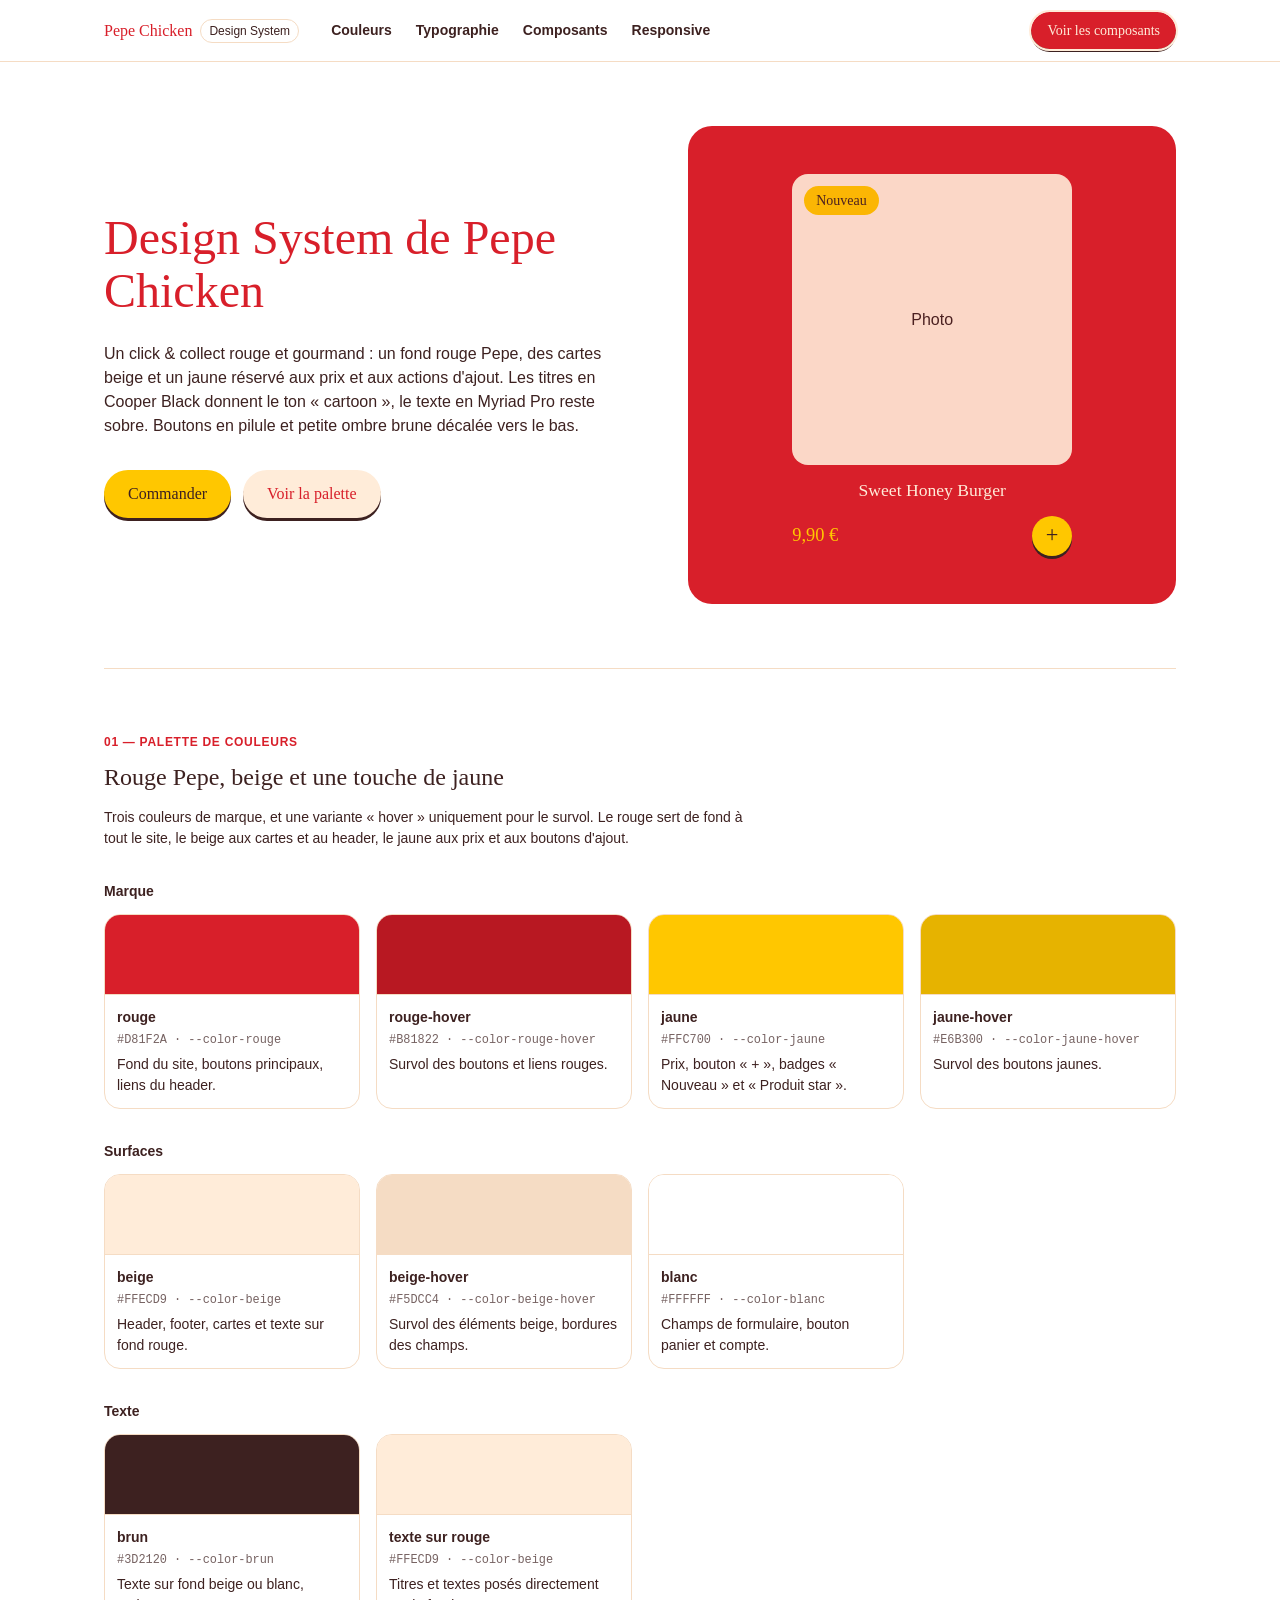
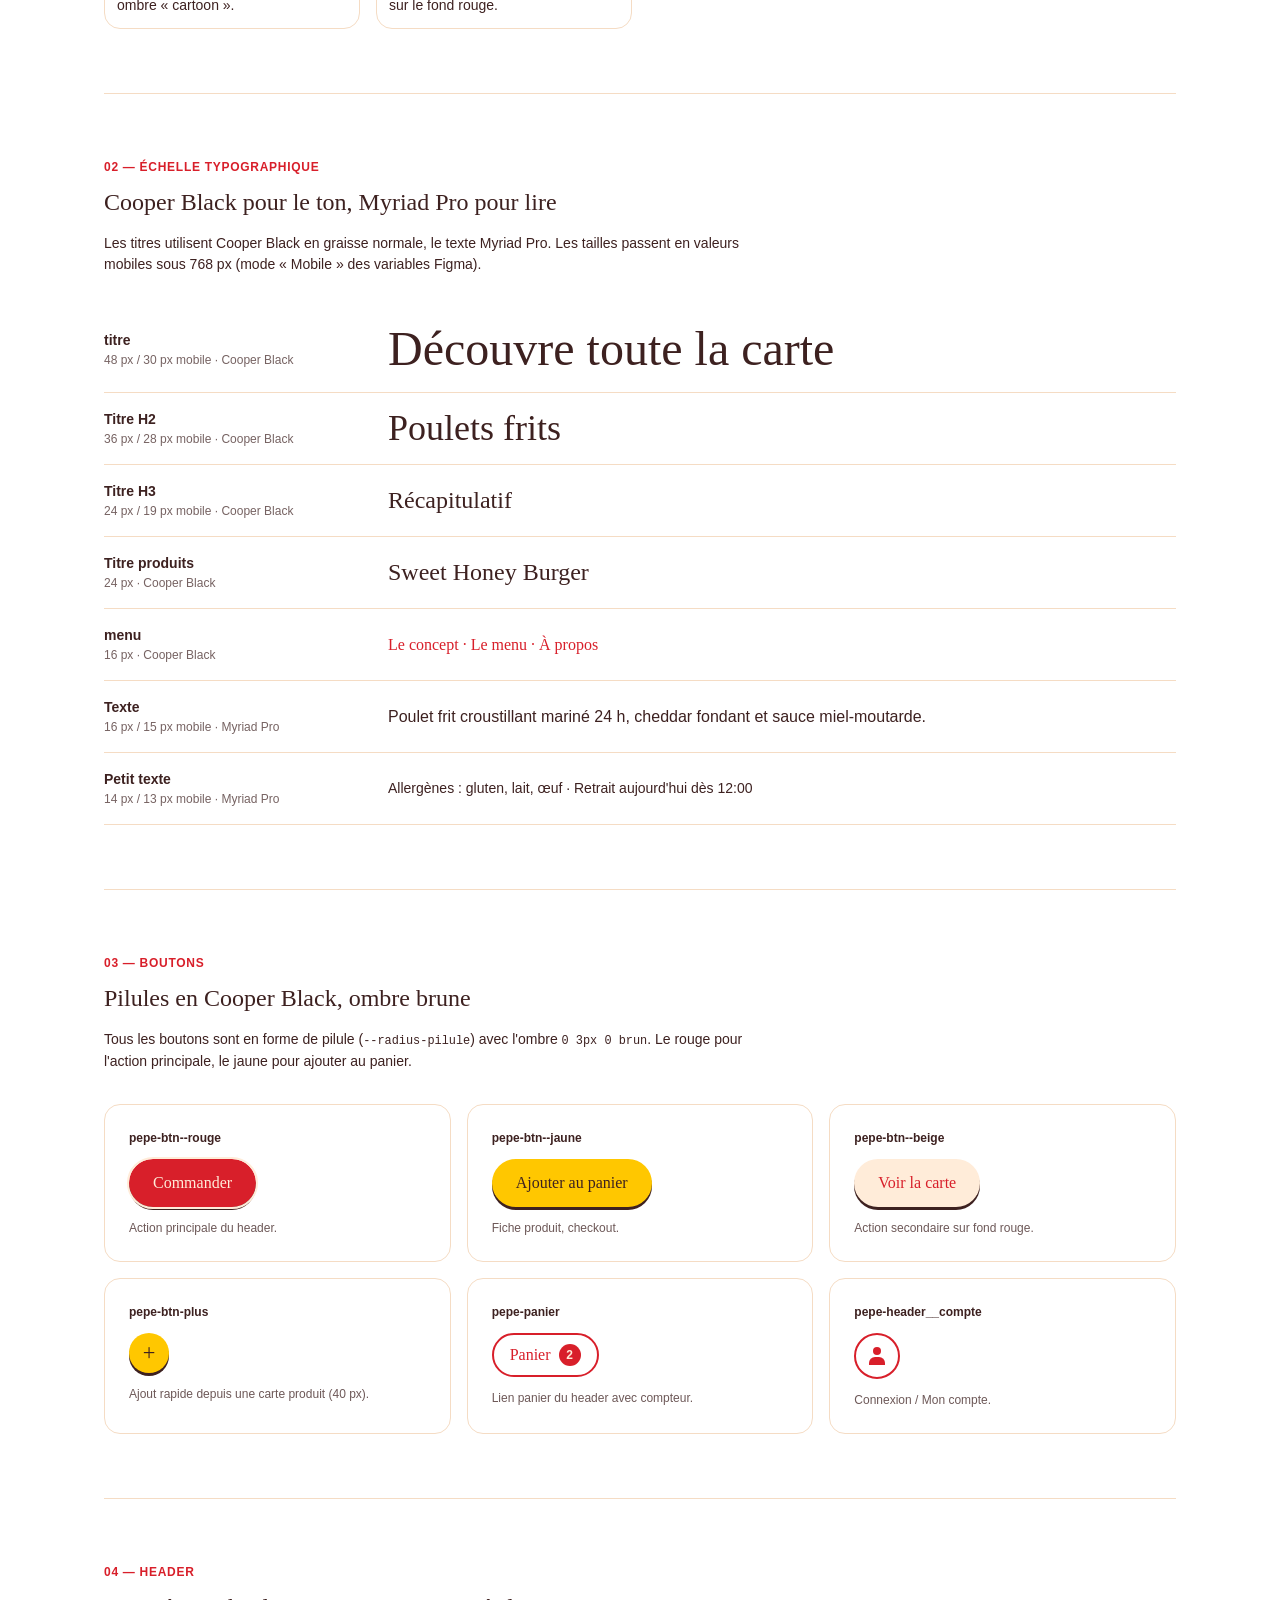
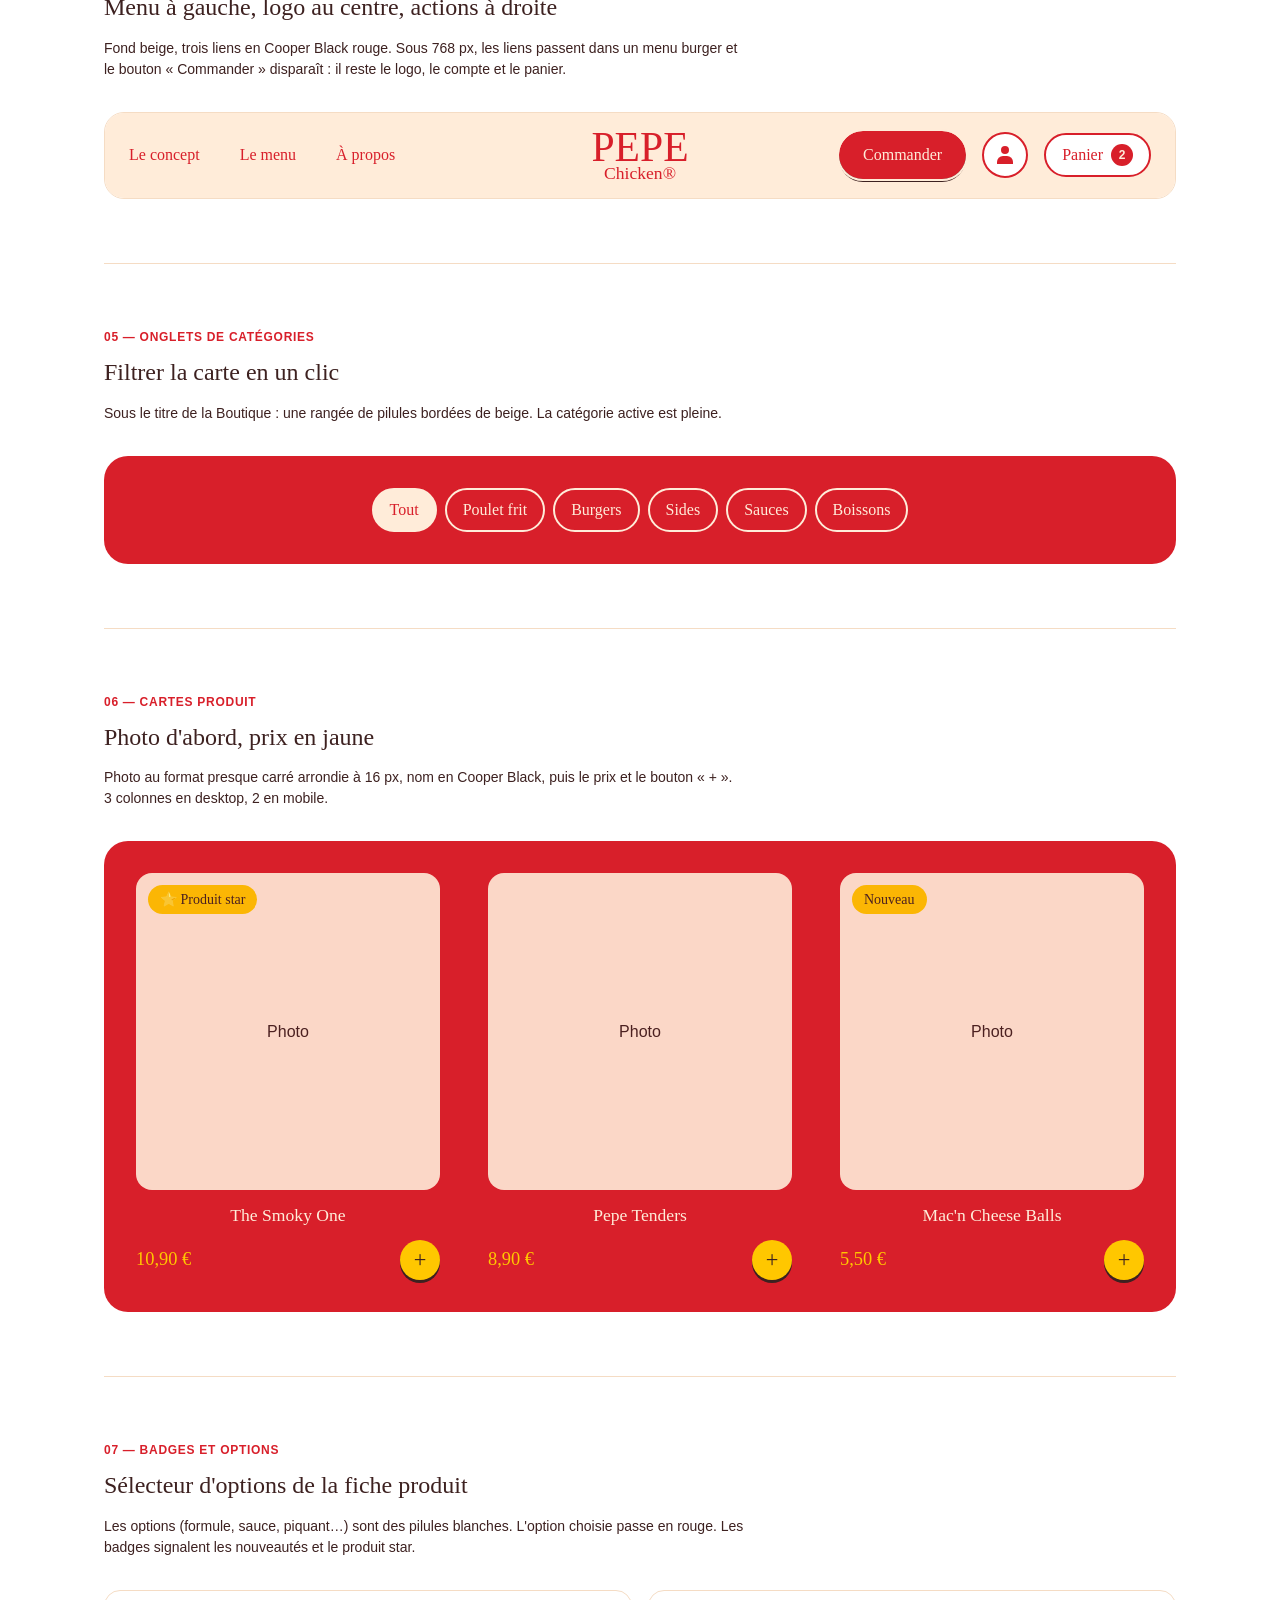
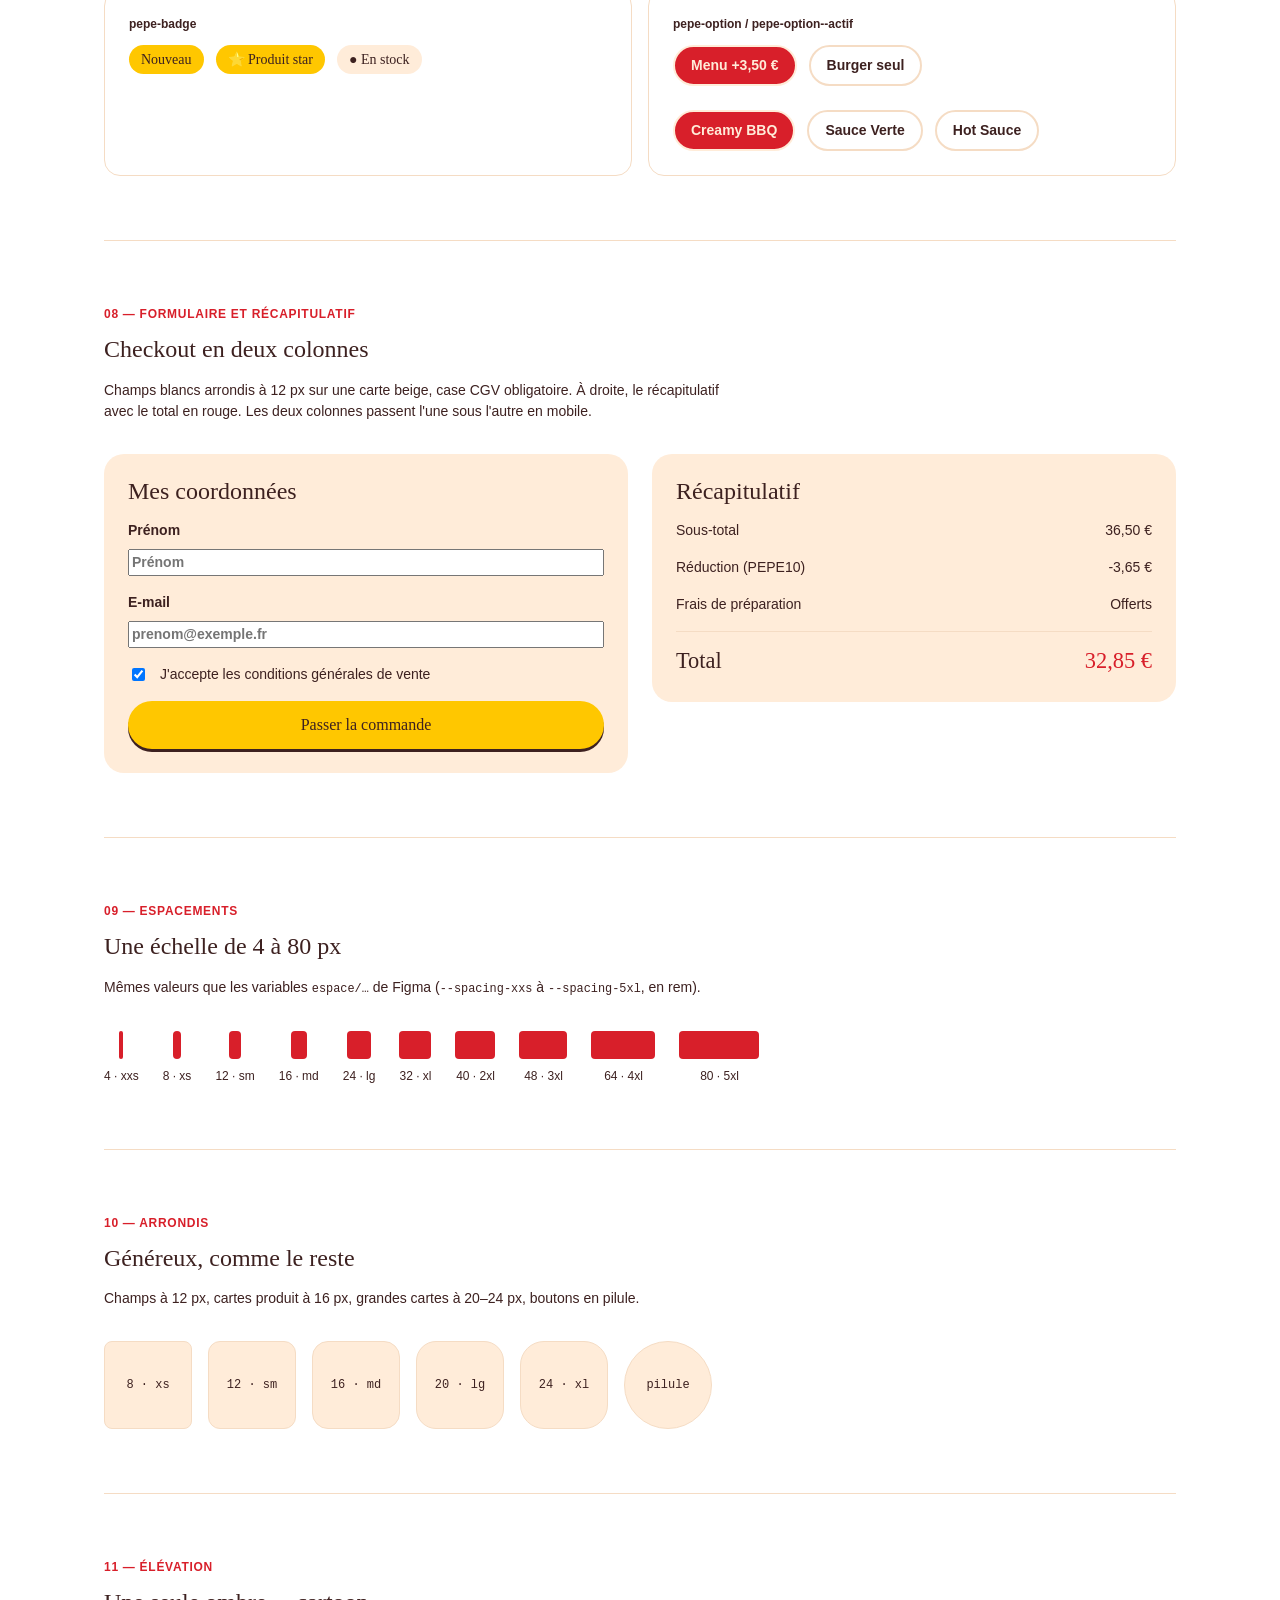
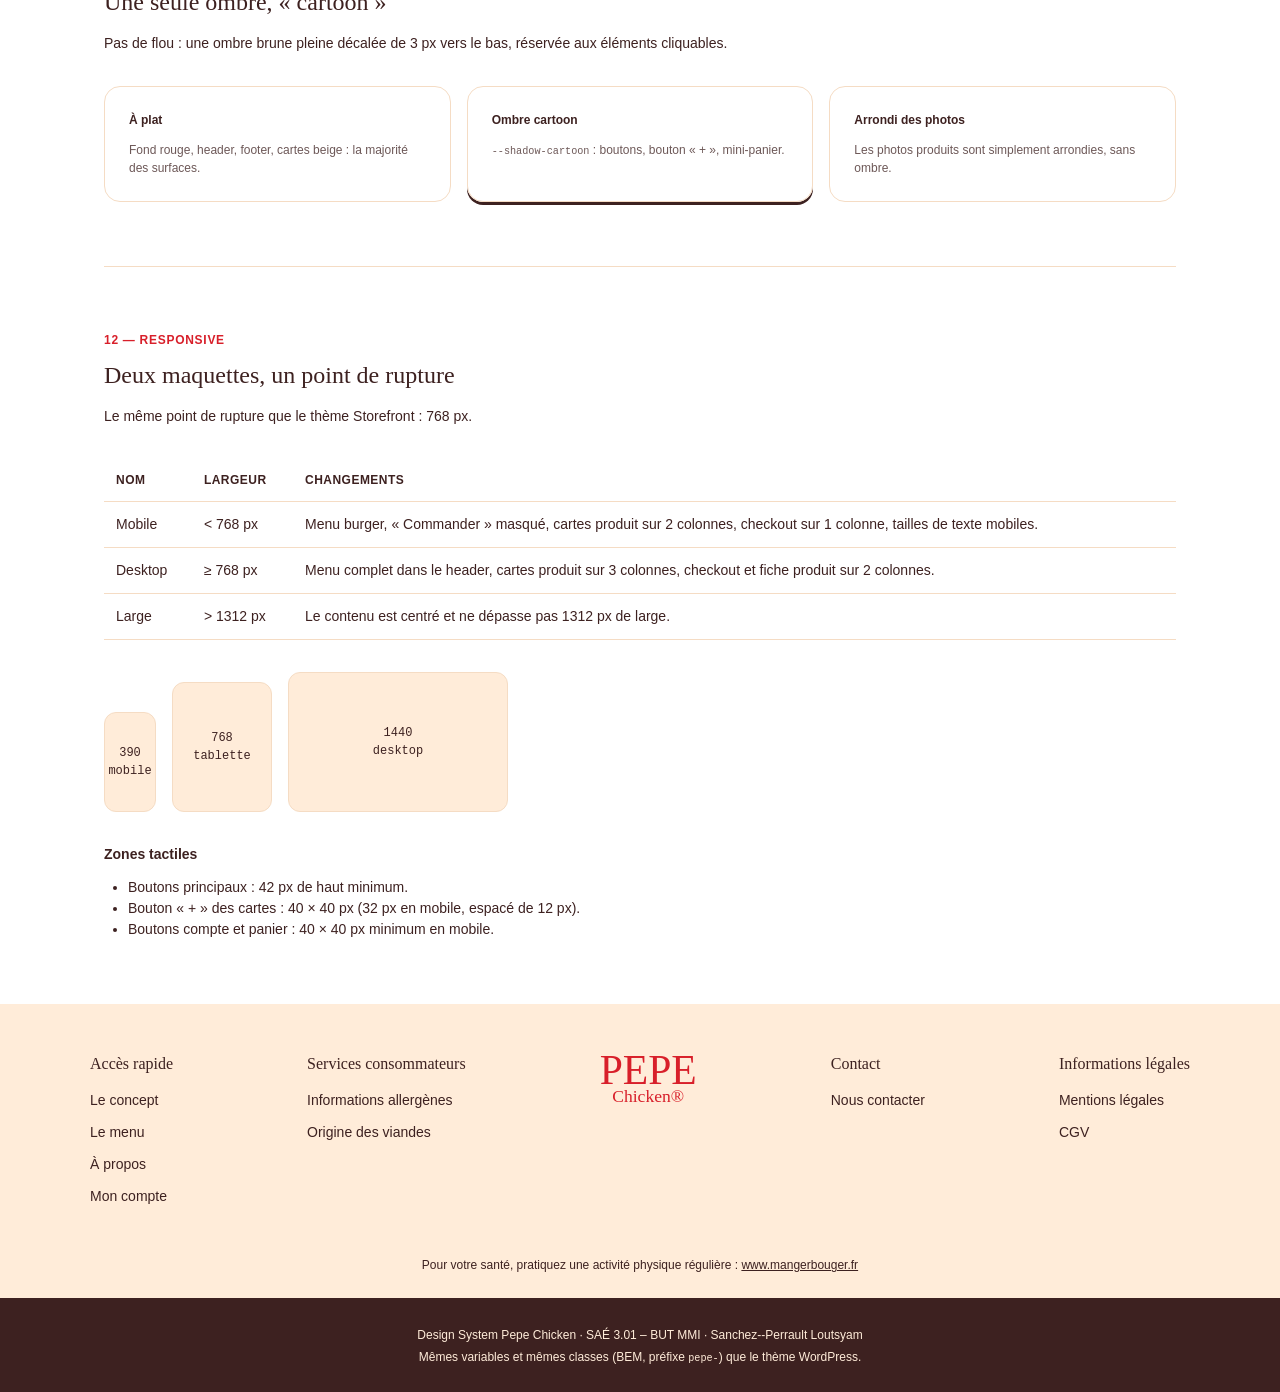
==== docs/design-system/index.html @ baeb4b3b "[IT-2] Design System HTML/CSS ajouté dans docs/design-system (pour GitHub Pages) git-subtree-dir: do" ====
<!doctype html>
<html lang="fr">
  <head>
    <meta charset="UTF-8">
    <meta name="viewport" content="width=device-width, initial-scale=1.0">
    <title>Design System – Pepe Chicken</title>
    <meta name="description" content="Design System du click & collect Pepe Chicken : couleurs, typographie, composants et règles responsive (SAÉ 3.01).">
    <link rel="stylesheet" href="style.css">
  </head>
  <body>
    <!-- ===== Barre de navigation de la documentation ===== -->
    <header class="ds-topbar">
      <div class="ds-topbar__inner">
        <a class="ds-topbar__marque" href="#haut">Pepe Chicken <span class="ds-topbar__tag">Design System</span></a>
        <nav class="ds-topbar__nav" aria-label="Sections du Design System">
          <a href="#couleurs">Couleurs</a>
          <a href="#typographie">Typographie</a>
          <a href="#composants">Composants</a>
          <a href="#responsive">Responsive</a>
        </nav>
        <a class="pepe-btn pepe-btn--rouge ds-topbar__cta" href="#composants">Voir les composants</a>
      </div>
    </header>

    <main id="haut">
      <!-- ===== Introduction ===== -->
      <section class="ds-hero">
        <div class="ds-hero__texte">
          <h1 class="ds-hero__titre">Design System de Pepe Chicken</h1>
          <p class="ds-hero__intro">
            Un click & collect rouge et gourmand : un fond rouge Pepe, des cartes beige et un jaune
            réservé aux prix et aux actions d'ajout. Les titres en Cooper Black donnent le ton « cartoon »,
            le texte en Myriad Pro reste sobre. Boutons en pilule et petite ombre brune décalée vers le bas.
          </p>
          <div class="ds-ligne">
            <a class="pepe-btn pepe-btn--jaune" href="#composants">Commander</a>
            <a class="pepe-btn pepe-btn--beige" href="#couleurs">Voir la palette</a>
          </div>
        </div>
        <div class="ds-hero__apercu">
          <article class="pepe-carte-produit ds-hero__carte">
            <div class="pepe-carte-produit__photo">
              <span class="pepe-badge pepe-badge--jaune pepe-carte-produit__badge">Nouveau</span>
              Photo
            </div>
            <h2 class="pepe-carte-produit__nom">Sweet Honey Burger</h2>
            <div class="pepe-carte-produit__bas">
              <span class="pepe-carte-produit__prix">9,90 €</span>
              <button class="pepe-btn-plus" type="button" aria-label="Ajouter Sweet Honey Burger au panier">+</button>
            </div>
          </article>
        </div>
      </section>

      <!-- ===== 01 Couleurs ===== -->
      <section class="ds-section" id="couleurs">
        <p class="ds-section__numero">01 — Palette de couleurs</p>
        <h2 class="ds-section__titre">Rouge Pepe, beige et une touche de jaune</h2>
        <p class="ds-section__intro">
          Trois couleurs de marque, et une variante « hover » uniquement pour le survol. Le rouge sert de fond
          à tout le site, le beige aux cartes et au header, le jaune aux prix et aux boutons d'ajout.
        </p>

        <h3 class="ds-groupe">Marque</h3>
        <div class="ds-couleurs">
          <div class="ds-couleur">
            <span class="ds-couleur__pastille" style="background: var(--color-rouge)"></span>
            <div class="ds-couleur__infos"><b>rouge</b><code>#D81F2A · --color-rouge</code><p>Fond du site, boutons principaux, liens du header.</p></div>
          </div>
          <div class="ds-couleur">
            <span class="ds-couleur__pastille" style="background: var(--color-rouge-hover)"></span>
            <div class="ds-couleur__infos"><b>rouge-hover</b><code>#B81822 · --color-rouge-hover</code><p>Survol des boutons et liens rouges.</p></div>
          </div>
          <div class="ds-couleur">
            <span class="ds-couleur__pastille" style="background: var(--color-jaune)"></span>
            <div class="ds-couleur__infos"><b>jaune</b><code>#FFC700 · --color-jaune</code><p>Prix, bouton « + », badges « Nouveau » et « Produit star ».</p></div>
          </div>
          <div class="ds-couleur">
            <span class="ds-couleur__pastille" style="background: var(--color-jaune-hover)"></span>
            <div class="ds-couleur__infos"><b>jaune-hover</b><code>#E6B300 · --color-jaune-hover</code><p>Survol des boutons jaunes.</p></div>
          </div>
        </div>

        <h3 class="ds-groupe">Surfaces</h3>
        <div class="ds-couleurs">
          <div class="ds-couleur">
            <span class="ds-couleur__pastille" style="background: var(--color-beige)"></span>
            <div class="ds-couleur__infos"><b>beige</b><code>#FFECD9 · --color-beige</code><p>Header, footer, cartes et texte sur fond rouge.</p></div>
          </div>
          <div class="ds-couleur">
            <span class="ds-couleur__pastille" style="background: var(--color-beige-hover)"></span>
            <div class="ds-couleur__infos"><b>beige-hover</b><code>#F5DCC4 · --color-beige-hover</code><p>Survol des éléments beige, bordures des champs.</p></div>
          </div>
          <div class="ds-couleur">
            <span class="ds-couleur__pastille" style="background: var(--color-blanc)"></span>
            <div class="ds-couleur__infos"><b>blanc</b><code>#FFFFFF · --color-blanc</code><p>Champs de formulaire, bouton panier et compte.</p></div>
          </div>
        </div>

        <h3 class="ds-groupe">Texte</h3>
        <div class="ds-couleurs">
          <div class="ds-couleur">
            <span class="ds-couleur__pastille" style="background: var(--color-brun)"></span>
            <div class="ds-couleur__infos"><b>brun</b><code>#3D2120 · --color-brun</code><p>Texte sur fond beige ou blanc, ombre « cartoon ».</p></div>
          </div>
          <div class="ds-couleur">
            <span class="ds-couleur__pastille" style="background: var(--color-beige)"></span>
            <div class="ds-couleur__infos"><b>texte sur rouge</b><code>#FFECD9 · --color-beige</code><p>Titres et textes posés directement sur le fond rouge.</p></div>
          </div>
        </div>
      </section>

      <!-- ===== 02 Typographie ===== -->
      <section class="ds-section" id="typographie">
        <p class="ds-section__numero">02 — Échelle typographique</p>
        <h2 class="ds-section__titre">Cooper Black pour le ton, Myriad Pro pour lire</h2>
        <p class="ds-section__intro">
          Les titres utilisent Cooper Black en graisse normale, le texte Myriad Pro. Les tailles passent
          en valeurs mobiles sous 768 px (mode « Mobile » des variables Figma).
        </p>
        <div class="ds-typos">
          <div class="ds-typo">
            <div class="ds-typo__nom"><b>titre</b><span>48 px / 30 px mobile · Cooper Black</span></div>
            <p class="pepe-titre pepe-titre--h1">Découvre toute la carte</p>
          </div>
          <div class="ds-typo">
            <div class="ds-typo__nom"><b>Titre H2</b><span>36 px / 28 px mobile · Cooper Black</span></div>
            <p class="pepe-titre pepe-titre--h2">Poulets frits</p>
          </div>
          <div class="ds-typo">
            <div class="ds-typo__nom"><b>Titre H3</b><span>24 px / 19 px mobile · Cooper Black</span></div>
            <p class="pepe-titre pepe-titre--h3">Récapitulatif</p>
          </div>
          <div class="ds-typo">
            <div class="ds-typo__nom"><b>Titre produits</b><span>24 px · Cooper Black</span></div>
            <p class="pepe-titre pepe-titre--h3">Sweet Honey Burger</p>
          </div>
          <div class="ds-typo">
            <div class="ds-typo__nom"><b>menu</b><span>16 px · Cooper Black</span></div>
            <p class="pepe-titre pepe-titre--menu">Le concept · Le menu · À propos</p>
          </div>
          <div class="ds-typo">
            <div class="ds-typo__nom"><b>Texte</b><span>16 px / 15 px mobile · Myriad Pro</span></div>
            <p class="pepe-texte">Poulet frit croustillant mariné 24 h, cheddar fondant et sauce miel-moutarde.</p>
          </div>
          <div class="ds-typo">
            <div class="ds-typo__nom"><b>Petit texte</b><span>14 px / 13 px mobile · Myriad Pro</span></div>
            <p class="pepe-texte pepe-texte--petit">Allergènes : gluten, lait, œuf · Retrait aujourd'hui dès 12:00</p>
          </div>
        </div>
      </section>

      <!-- ===== 03 Boutons ===== -->
      <section class="ds-section" id="composants">
        <p class="ds-section__numero">03 — Boutons</p>
        <h2 class="ds-section__titre">Pilules en Cooper Black, ombre brune</h2>
        <p class="ds-section__intro">
          Tous les boutons sont en forme de pilule (<code>--radius-pilule</code>) avec l'ombre
          <code>0 3px 0 brun</code>. Le rouge pour l'action principale, le jaune pour ajouter au panier.
        </p>
        <div class="ds-cartes">
          <div class="ds-demo">
            <p class="ds-demo__nom">pepe-btn--rouge</p>
            <a class="pepe-btn pepe-btn--rouge" href="#composants">Commander</a>
            <p class="ds-demo__note">Action principale du header.</p>
          </div>
          <div class="ds-demo">
            <p class="ds-demo__nom">pepe-btn--jaune</p>
            <button class="pepe-btn pepe-btn--jaune" type="button">Ajouter au panier</button>
            <p class="ds-demo__note">Fiche produit, checkout.</p>
          </div>
          <div class="ds-demo">
            <p class="ds-demo__nom">pepe-btn--beige</p>
            <button class="pepe-btn pepe-btn--beige" type="button">Voir la carte</button>
            <p class="ds-demo__note">Action secondaire sur fond rouge.</p>
          </div>
          <div class="ds-demo">
            <p class="ds-demo__nom">pepe-btn-plus</p>
            <button class="pepe-btn-plus" type="button" aria-label="Ajouter au panier">+</button>
            <p class="ds-demo__note">Ajout rapide depuis une carte produit (40 px).</p>
          </div>
          <div class="ds-demo">
            <p class="ds-demo__nom">pepe-panier</p>
            <a class="pepe-panier" href="#composants">Panier <span class="pepe-panier__nombre">2</span></a>
            <p class="ds-demo__note">Lien panier du header avec compteur.</p>
          </div>
          <div class="ds-demo">
            <p class="ds-demo__nom">pepe-header__compte</p>
            <a class="pepe-header__compte" href="#composants" aria-label="Se connecter"><svg class="pepe-header__icone" viewBox="0 0 20 20" width="20" height="20" aria-hidden="true" focusable="false"><circle cx="10" cy="5" r="4"></circle><path d="M2 19v-2a6 6 0 0 1 6-6h4a6 6 0 0 1 6 6v2z"></path></svg></a>
            <p class="ds-demo__note">Connexion / Mon compte.</p>
          </div>
        </div>
      </section>

      <!-- ===== 04 Header ===== -->
      <section class="ds-section">
        <p class="ds-section__numero">04 — Header</p>
        <h2 class="ds-section__titre">Menu à gauche, logo au centre, actions à droite</h2>
        <p class="ds-section__intro">
          Fond beige, trois liens en Cooper Black rouge. Sous 768 px, les liens passent dans un menu burger
          et le bouton « Commander » disparaît : il reste le logo, le compte et le panier.
        </p>
        <div class="ds-cadre">
          <header class="pepe-header">
            <nav class="pepe-header__nav" aria-label="Menu principal (exemple)">
              <ul class="pepe-header__menu">
                <li class="pepe-header__element"><a class="pepe-header__lien" href="#composants">Le concept</a></li>
                <li class="pepe-header__element"><a class="pepe-header__lien" href="#composants">Le menu</a></li>
                <li class="pepe-header__element"><a class="pepe-header__lien" href="#composants">À propos</a></li>
              </ul>
            </nav>
            <a class="pepe-logo" href="#haut"><span class="pepe-logo__pepe">PEPE</span><span class="pepe-logo__chicken">Chicken®</span></a>
            <div class="pepe-header__actions">
              <a class="pepe-btn pepe-btn--rouge" href="#composants">Commander</a>
              <a class="pepe-header__compte" href="#composants" aria-label="Se connecter"><svg class="pepe-header__icone" viewBox="0 0 20 20" width="20" height="20" aria-hidden="true" focusable="false"><circle cx="10" cy="5" r="4"></circle><path d="M2 19v-2a6 6 0 0 1 6-6h4a6 6 0 0 1 6 6v2z"></path></svg></a>
              <a class="pepe-panier" href="#composants">Panier <span class="pepe-panier__nombre">2</span></a>
            </div>
            <button class="pepe-burger" type="button" aria-label="Ouvrir le menu"><span class="pepe-burger__trait"></span><span class="pepe-burger__trait"></span><span class="pepe-burger__trait"></span></button>
          </header>
        </div>
      </section>

      <!-- ===== 05 Catégories ===== -->
      <section class="ds-section">
        <p class="ds-section__numero">05 — Onglets de catégories</p>
        <h2 class="ds-section__titre">Filtrer la carte en un clic</h2>
        <p class="ds-section__intro">
          Sous le titre de la Boutique : une rangée de pilules bordées de beige. La catégorie active est pleine.
        </p>
        <div class="ds-fond-rouge">
          <nav class="pepe-categories" aria-label="Catégories (exemple)">
            <a class="pepe-categories__lien pepe-categories__lien--actif" href="#composants" aria-current="page">Tout</a>
            <a class="pepe-categories__lien" href="#composants">Poulet frit</a>
            <a class="pepe-categories__lien" href="#composants">Burgers</a>
            <a class="pepe-categories__lien" href="#composants">Sides</a>
            <a class="pepe-categories__lien" href="#composants">Sauces</a>
            <a class="pepe-categories__lien" href="#composants">Boissons</a>
          </nav>
        </div>
      </section>

      <!-- ===== 06 Cartes produit ===== -->
      <section class="ds-section">
        <p class="ds-section__numero">06 — Cartes produit</p>
        <h2 class="ds-section__titre">Photo d'abord, prix en jaune</h2>
        <p class="ds-section__intro">
          Photo au format presque carré arrondie à 16 px, nom en Cooper Black, puis le prix et le bouton « + ».
          3 colonnes en desktop, 2 en mobile.
        </p>
        <div class="ds-fond-rouge">
          <div class="ds-grille">
            <article class="pepe-carte-produit">
              <div class="pepe-carte-produit__photo"><span class="pepe-badge pepe-badge--jaune pepe-carte-produit__badge">⭐ Produit star</span>Photo</div>
              <h3 class="pepe-carte-produit__nom">The Smoky One</h3>
              <div class="pepe-carte-produit__bas"><span class="pepe-carte-produit__prix">10,90 €</span><button class="pepe-btn-plus" type="button" aria-label="Ajouter The Smoky One">+</button></div>
            </article>
            <article class="pepe-carte-produit">
              <div class="pepe-carte-produit__photo">Photo</div>
              <h3 class="pepe-carte-produit__nom">Pepe Tenders</h3>
              <div class="pepe-carte-produit__bas"><span class="pepe-carte-produit__prix">8,90 €</span><button class="pepe-btn-plus" type="button" aria-label="Ajouter Pepe Tenders">+</button></div>
            </article>
            <article class="pepe-carte-produit">
              <div class="pepe-carte-produit__photo"><span class="pepe-badge pepe-badge--jaune pepe-carte-produit__badge">Nouveau</span>Photo</div>
              <h3 class="pepe-carte-produit__nom">Mac'n Cheese Balls</h3>
              <div class="pepe-carte-produit__bas"><span class="pepe-carte-produit__prix">5,50 €</span><button class="pepe-btn-plus" type="button" aria-label="Ajouter Mac'n Cheese Balls">+</button></div>
            </article>
          </div>
        </div>
      </section>

      <!-- ===== 07 Badges et options ===== -->
      <section class="ds-section">
        <p class="ds-section__numero">07 — Badges et options</p>
        <h2 class="ds-section__titre">Sélecteur d'options de la fiche produit</h2>
        <p class="ds-section__intro">
          Les options (formule, sauce, piquant…) sont des pilules blanches. L'option choisie passe en rouge.
          Les badges signalent les nouveautés et le produit star.
        </p>
        <div class="ds-cartes ds-cartes--2">
          <div class="ds-demo">
            <p class="ds-demo__nom">pepe-badge</p>
            <div class="ds-ligne">
              <span class="pepe-badge pepe-badge--jaune">Nouveau</span>
              <span class="pepe-badge pepe-badge--jaune">⭐ Produit star</span>
              <span class="pepe-badge pepe-badge--beige">● En stock</span>
            </div>
          </div>
          <div class="ds-demo">
            <p class="ds-demo__nom">pepe-option / pepe-option--actif</p>
            <div class="ds-ligne">
              <button class="pepe-option pepe-option--actif" type="button" aria-pressed="true">Menu +3,50 €</button>
              <button class="pepe-option" type="button" aria-pressed="false">Burger seul</button>
            </div>
            <div class="ds-ligne">
              <button class="pepe-option pepe-option--actif" type="button" aria-pressed="true">Creamy BBQ</button>
              <button class="pepe-option" type="button" aria-pressed="false">Sauce Verte</button>
              <button class="pepe-option" type="button" aria-pressed="false">Hot Sauce</button>
            </div>
          </div>
        </div>
      </section>

      <!-- ===== 08 Formulaire et récapitulatif ===== -->
      <section class="ds-section">
        <p class="ds-section__numero">08 — Formulaire et récapitulatif</p>
        <h2 class="ds-section__titre">Checkout en deux colonnes</h2>
        <p class="ds-section__intro">
          Champs blancs arrondis à 12 px sur une carte beige, case CGV obligatoire. À droite, le récapitulatif
          avec le total en rouge. Les deux colonnes passent l'une sous l'autre en mobile.
        </p>
        <div class="ds-deux-colonnes">
          <form class="pepe-carte pepe-carte--beige" action="#composants">
            <h3 class="pepe-titre pepe-titre--h3">Mes coordonnées</h3>
            <label class="pepe-champ">Prénom<input type="text" name="prenom" placeholder="Prénom" autocomplete="given-name"></label>
            <label class="pepe-champ">E-mail<input type="email" name="email" placeholder="prenom@exemple.fr" autocomplete="email"></label>
            <label class="pepe-case"><input type="checkbox" checked> J'accepte les conditions générales de vente</label>
            <button class="pepe-btn pepe-btn--jaune" type="button">Passer la commande</button>
          </form>
          <div class="pepe-carte pepe-carte--beige pepe-recap">
            <h3 class="pepe-titre pepe-titre--h3">Récapitulatif</h3>
            <p class="pepe-recap__ligne"><span>Sous-total</span><span>36,50 €</span></p>
            <p class="pepe-recap__ligne"><span>Réduction (PEPE10)</span><span>-3,65 €</span></p>
            <p class="pepe-recap__ligne"><span>Frais de préparation</span><span>Offerts</span></p>
            <p class="pepe-recap__ligne pepe-recap__ligne--total"><span>Total</span><span>32,85 €</span></p>
          </div>
        </div>
      </section>

      <!-- ===== 09 Espacements ===== -->
      <section class="ds-section">
        <p class="ds-section__numero">09 — Espacements</p>
        <h2 class="ds-section__titre">Une échelle de 4 à 80 px</h2>
        <p class="ds-section__intro">Mêmes valeurs que les variables <code>espace/…</code> de Figma (<code>--spacing-xxs</code> à <code>--spacing-5xl</code>, en rem).</p>
        <div class="ds-espacements">
          <div class="ds-espacement"><span style="width: var(--spacing-xxs)"></span>4 · xxs</div>
          <div class="ds-espacement"><span style="width: var(--spacing-xs)"></span>8 · xs</div>
          <div class="ds-espacement"><span style="width: var(--spacing-sm)"></span>12 · sm</div>
          <div class="ds-espacement"><span style="width: var(--spacing-md)"></span>16 · md</div>
          <div class="ds-espacement"><span style="width: var(--spacing-lg)"></span>24 · lg</div>
          <div class="ds-espacement"><span style="width: var(--spacing-xl)"></span>32 · xl</div>
          <div class="ds-espacement"><span style="width: var(--spacing-2xl)"></span>40 · 2xl</div>
          <div class="ds-espacement"><span style="width: var(--spacing-3xl)"></span>48 · 3xl</div>
          <div class="ds-espacement"><span style="width: var(--spacing-4xl)"></span>64 · 4xl</div>
          <div class="ds-espacement"><span style="width: var(--spacing-5xl)"></span>80 · 5xl</div>
        </div>
      </section>

      <!-- ===== 10 Arrondis ===== -->
      <section class="ds-section">
        <p class="ds-section__numero">10 — Arrondis</p>
        <h2 class="ds-section__titre">Généreux, comme le reste</h2>
        <p class="ds-section__intro">Champs à 12 px, cartes produit à 16 px, grandes cartes à 20–24 px, boutons en pilule.</p>
        <div class="ds-arrondis">
          <div class="ds-arrondi" style="border-radius: var(--radius-xs)">8 · xs</div>
          <div class="ds-arrondi" style="border-radius: var(--radius-sm)">12 · sm</div>
          <div class="ds-arrondi" style="border-radius: var(--radius-md)">16 · md</div>
          <div class="ds-arrondi" style="border-radius: var(--radius-lg)">20 · lg</div>
          <div class="ds-arrondi" style="border-radius: var(--radius-xl)">24 · xl</div>
          <div class="ds-arrondi" style="border-radius: var(--radius-pilule)">pilule</div>
        </div>
      </section>

      <!-- ===== 11 Élévation ===== -->
      <section class="ds-section">
        <p class="ds-section__numero">11 — Élévation</p>
        <h2 class="ds-section__titre">Une seule ombre, « cartoon »</h2>
        <p class="ds-section__intro">Pas de flou : une ombre brune pleine décalée de 3 px vers le bas, réservée aux éléments cliquables.</p>
        <div class="ds-cartes">
          <div class="ds-demo"><p class="ds-demo__nom">À plat</p><p class="ds-demo__note">Fond rouge, header, footer, cartes beige : la majorité des surfaces.</p></div>
          <div class="ds-demo ds-demo--ombre"><p class="ds-demo__nom">Ombre cartoon</p><p class="ds-demo__note"><code>--shadow-cartoon</code> : boutons, bouton « + », mini-panier.</p></div>
          <div class="ds-demo"><p class="ds-demo__nom">Arrondi des photos</p><p class="ds-demo__note">Les photos produits sont simplement arrondies, sans ombre.</p></div>
        </div>
      </section>

      <!-- ===== 12 Responsive ===== -->
      <section class="ds-section" id="responsive">
        <p class="ds-section__numero">12 — Responsive</p>
        <h2 class="ds-section__titre">Deux maquettes, un point de rupture</h2>
        <p class="ds-section__intro">Le même point de rupture que le thème Storefront : 768 px.</p>
        <div class="ds-tableau-conteneur">
          <table class="ds-tableau">
            <thead>
              <tr><th scope="col">Nom</th><th scope="col">Largeur</th><th scope="col">Changements</th></tr>
            </thead>
            <tbody>
              <tr><td>Mobile</td><td>&lt; 768 px</td><td>Menu burger, « Commander » masqué, cartes produit sur 2 colonnes, checkout sur 1 colonne, tailles de texte mobiles.</td></tr>
              <tr><td>Desktop</td><td>≥ 768 px</td><td>Menu complet dans le header, cartes produit sur 3 colonnes, checkout et fiche produit sur 2 colonnes.</td></tr>
              <tr><td>Large</td><td>&gt; 1312 px</td><td>Le contenu est centré et ne dépasse pas 1312 px de large.</td></tr>
            </tbody>
          </table>
        </div>
        <div class="ds-ecrans">
          <div class="ds-ecran ds-ecran--mobile">390<br>mobile</div>
          <div class="ds-ecran ds-ecran--tablette">768<br>tablette</div>
          <div class="ds-ecran ds-ecran--desktop">1440<br>desktop</div>
        </div>
        <h3 class="ds-groupe">Zones tactiles</h3>
        <ul class="ds-liste">
          <li>Boutons principaux : 42 px de haut minimum.</li>
          <li>Bouton « + » des cartes : 40 × 40 px (32 px en mobile, espacé de 12 px).</li>
          <li>Boutons compte et panier : 40 × 40 px minimum en mobile.</li>
        </ul>
      </section>
    </main>

    <!-- ===== Footer (composant) ===== -->
    <footer class="pepe-footer">
      <div class="pepe-footer__colonnes">
        <div class="pepe-footer__colonne">
          <h2 class="pepe-footer__titre">Accès rapide</h2>
          <ul class="pepe-footer__liste">
            <li class="pepe-footer__element"><a class="pepe-footer__lien" href="#haut">Le concept</a></li>
            <li class="pepe-footer__element"><a class="pepe-footer__lien" href="#haut">Le menu</a></li>
            <li class="pepe-footer__element"><a class="pepe-footer__lien" href="#haut">À propos</a></li>
            <li class="pepe-footer__element"><a class="pepe-footer__lien" href="#haut">Mon compte</a></li>
          </ul>
        </div>
        <div class="pepe-footer__colonne">
          <h2 class="pepe-footer__titre">Services consommateurs</h2>
          <ul class="pepe-footer__liste">
            <li class="pepe-footer__element"><a class="pepe-footer__lien" href="#haut">Informations allergènes</a></li>
            <li class="pepe-footer__element"><a class="pepe-footer__lien" href="#haut">Origine des viandes</a></li>
          </ul>
        </div>
        <a class="pepe-logo pepe-footer__logo" href="#haut"><span class="pepe-logo__pepe">PEPE</span><span class="pepe-logo__chicken">Chicken®</span></a>
        <div class="pepe-footer__colonne">
          <h2 class="pepe-footer__titre">Contact</h2>
          <ul class="pepe-footer__liste">
            <li class="pepe-footer__element"><a class="pepe-footer__lien" href="#haut">Nous contacter</a></li>
          </ul>
        </div>
        <div class="pepe-footer__colonne">
          <h2 class="pepe-footer__titre">Informations légales</h2>
          <ul class="pepe-footer__liste">
            <li class="pepe-footer__element"><a class="pepe-footer__lien" href="#haut">Mentions légales</a></li>
            <li class="pepe-footer__element"><a class="pepe-footer__lien" href="#haut">CGV</a></li>
          </ul>
        </div>
      </div>
      <p class="pepe-footer__sante">Pour votre santé, pratiquez une activité physique régulière : <a class="pepe-footer__lien" href="https://www.mangerbouger.fr">www.mangerbouger.fr</a></p>
    </footer>

    <div class="ds-credits">
      <p>Design System Pepe Chicken · SAÉ 3.01 – BUT MMI · Sanchez--Perrault Loutsyam</p>
      <p>Mêmes variables et mêmes classes (BEM, préfixe <code>pepe-</code>) que le thème WordPress.</p>
    </div>
  </body>
</html>
---- docs/design-system/style.css ----
/* ==========================================================
   Design System Pepe Chicken – HTML / CSS statique
   Couches : reset < variables < global < components < layout < utilities
   Mêmes variables que Figma, mêmes classes (BEM, préfixe pepe-) que le thème WordPress.
   ========================================================== */
@layer reset, variables, global, components, layout, utilities;

/* Polices */
@font-face {
  font-family: "Cooper Black";
  src:
    local("Cooper Black"),
    local("CooperBlack"),
    url("fonts/cooper-black.woff2") format("woff2");
  font-display: swap;
}
@font-face {
  font-family: "Myriad Pro";
  src:
    local("Myriad Pro"),
    local("MyriadPro-Regular"),
    url("fonts/myriad-pro.woff2") format("woff2");
  font-display: swap;
}

/* ==========================================================
   1. Reset
   ========================================================== */
@layer reset {
  *,
  *::before,
  *::after {
    box-sizing: border-box;
  }

  body,
  h1,
  h2,
  h3,
  p,
  ul,
  figure {
    margin: 0;
  }

  img,
  svg {
    display: block;
    max-width: 100%;
  }

  button,
  input {
    font: inherit;
  }
}

/* ==========================================================
   2. Variables (mêmes valeurs que Figma)
   ========================================================== */
@layer variables {
  :root {
    /* Colors (Primitives Figma) */
    --color-rouge: #d81f2a;
    --color-rouge-hover: #b81822;
    --color-jaune: #ffc700;
    --color-jaune-hover: #e6b300;
    --color-beige: #ffecd9;
    --color-beige-hover: #f5dcc4;
    --color-brun: #3d2120;
    --color-blanc: #ffffff;

    /* Typography */
    --ff-titre: "Cooper Black", "Cooper Std", Georgia, serif;
    --ff-texte: "Myriad Pro", "Helvetica Neue", Arial, sans-serif;
    --fs-h1: 3rem;
    --fs-h2: 2.25rem;
    --fs-h3: 1.5rem;
    --fs-texte: 1rem;
    --fs-petit: 0.875rem;

    /* Spacing (espace/… Figma) */
    --spacing-xxs: 0.25rem;
    --spacing-xs: 0.5rem;
    --spacing-sm: 0.75rem;
    --spacing-md: 1rem;
    --spacing-lg: 1.5rem;
    --spacing-xl: 2rem;
    --spacing-2xl: 2.5rem;
    --spacing-3xl: 3rem;
    --spacing-4xl: 4rem;
    --spacing-5xl: 5rem;

    /* Radius (rayon/… Figma) */
    --radius-xs: 0.5rem;
    --radius-sm: 0.75rem;
    --radius-md: 1rem;
    --radius-lg: 1.25rem;
    --radius-xl: 1.5rem;
    --radius-pilule: 999px;

    /* Shadow */
    --shadow-cartoon: 0 3px 0 var(--color-brun);

    /* Semantic tokens (Tokens Figma) */
    --color-bg: var(--color-rouge);
    --color-fg: var(--color-beige);
    --color-surface: var(--color-beige);
    --color-text: var(--color-brun);
    --color-accent: var(--color-jaune);
  }

  /* Mode « Mobile » de la collection Typographie */
  @media (max-width: 767px) {
    :root {
      --fs-h1: 1.875rem;
      --fs-h2: 1.75rem;
      --fs-h3: 1.1875rem;
      --fs-texte: 0.9375rem;
      --fs-petit: 0.8125rem;
    }
  }
}

/* ==========================================================
   3. Styles globaux
   ========================================================== */
@layer global {
  html {
    scroll-behavior: smooth;
    scroll-padding-top: 5rem;
  }

  body {
    margin: 0;
    background: var(--color-blanc);
    color: var(--color-brun);
    font-family: var(--ff-texte);
    font-size: var(--fs-texte);
    line-height: 1.5;
  }

  a {
    color: inherit;
  }

  code {
    font-family: ui-monospace, "SFMono-Regular", Consolas, monospace;
    font-size: 0.85em;
  }

  :focus-visible {
    outline: 0.1875rem solid var(--color-jaune);
    outline-offset: 0.125rem;
  }
}

/* ==========================================================
   4. Composants (un bloc BEM par composant)
   ========================================================== */
@layer components {
  /* Composant Typography */
  .pepe-titre {
    font-family: var(--ff-titre);
    font-weight: normal;
    margin: 0;
    line-height: 1.1;

    &.pepe-titre--h1 {
      font-size: var(--fs-h1);
    }

    &.pepe-titre--h2 {
      font-size: var(--fs-h2);
      margin-bottom: var(--spacing-lg);
    }

    &.pepe-titre--h3 {
      font-size: var(--fs-h3);
    }

    &.pepe-titre--menu {
      font-size: var(--fs-texte);
      color: var(--color-rouge);
    }
  }

  .pepe-texte {
    font-size: var(--fs-texte);
    margin: 0;

    &.pepe-texte--petit {
      font-size: var(--fs-petit);
      margin: 0;
    }
  }

  /* Composant Button */
  .pepe-btn {
    display: inline-block;
    font-family: var(--ff-titre);
    font-size: var(--fs-texte);
    text-decoration: none;
    border: 0;
    border-radius: var(--radius-pilule);
    padding: var(--spacing-sm) var(--spacing-lg);
    box-shadow: var(--shadow-cartoon);
    cursor: pointer;
    transition:
      background 0.15s,
      transform 0.15s;

    &:hover {
      transform: translateY(-1px);
    }

    &.pepe-btn--rouge {
      background: var(--color-rouge);
      color: var(--color-beige);
      outline: 0.125rem solid var(--color-beige);
    }

    &.pepe-btn--rouge:hover {
      background: var(--color-rouge-hover);
    }

    &.pepe-btn--beige {
      background: var(--color-beige);
      color: var(--color-rouge);
    }

    &.pepe-btn--beige:hover {
      background: var(--color-beige-hover);
    }

    &.pepe-btn--jaune {
      background: var(--color-jaune);
      color: var(--color-brun);
    }

    &.pepe-btn--jaune:hover {
      background: var(--color-jaune-hover);
    }
  }

  .pepe-btn-plus {
    width: 2.5rem;
    height: 2.5rem;
    border: 0;
    border-radius: 50%;
    background: var(--color-jaune);
    color: var(--color-brun);
    font-family: var(--ff-titre);
    font-size: 1.4rem;
    line-height: 1;
    box-shadow: var(--shadow-cartoon);
    cursor: pointer;

    &:hover {
      background: var(--color-jaune-hover);
    }

    @media (max-width: 767px) {
      & {
        width: 2rem;
        height: 2rem;
        font-size: 1.1rem;
      }
    }
  }

  /* Composant Badge */
  .pepe-badge {
    font-family: var(--ff-titre);
    font-size: var(--fs-petit);
    padding: var(--spacing-xxs) var(--spacing-sm);
    border-radius: var(--radius-pilule);

    &.pepe-badge--jaune {
      background: var(--color-jaune);
      color: var(--color-brun);
    }

    &.pepe-badge--beige {
      background: var(--color-beige);
      color: var(--color-brun);
    }
  }

  /* Composant Option */
  .pepe-option {
    font-family: var(--ff-texte);
    font-weight: 600;
    font-size: var(--fs-petit);
    padding: var(--spacing-xs) var(--spacing-md);
    border-radius: var(--radius-pilule);
    border: 0.125rem solid var(--color-beige-hover);
    background: var(--color-blanc);
    color: var(--color-brun);
    cursor: pointer;

    &:hover {
      border-color: var(--color-rouge);
    }

    &.pepe-option--actif {
      background: var(--color-rouge);
      border-color: var(--color-beige);
      color: var(--color-beige);
    }
  }

  /* Composant Card */
  .pepe-carte {
    color: var(--color-brun);
    border-radius: var(--radius-lg);
    padding: var(--spacing-lg);

    &.pepe-carte--blanche {
      background: var(--color-blanc);
    }

    &.pepe-carte--beige {
      background: var(--color-beige);
      display: flex;
      flex-direction: column;
      gap: var(--spacing-md);
    }
  }

  /* Composant ProductCard */
  .pepe-carte-produit {
    display: flex;
    flex-direction: column;
    gap: var(--spacing-sm);
    text-align: center;

    .pepe-carte-produit__photo {
      aspect-ratio: 1 / 1.04;
      background: var(--color-beige);
      color: var(--color-brun);
      border-radius: var(--radius-md);
      display: grid;
      place-items: center;
      opacity: 0.9;
    }

    .pepe-carte-produit__nom {
      font-family: var(--ff-titre);
      font-weight: normal;
      font-size: 1.1rem;
      margin: 0;
    }

    .pepe-carte-produit__bas {
      display: flex;
      justify-content: space-between;
      align-items: center;
    }

    .pepe-carte-produit__prix {
      font-family: var(--ff-titre);
      font-size: 1.15rem;
      color: var(--color-jaune);
    }

    .pepe-carte-produit__photo {
      position: relative;
    }

    .pepe-carte-produit__badge {
      position: absolute;
      top: var(--spacing-sm);
      left: var(--spacing-sm);
    }

    .pepe-carte-produit__nom {
      color: var(--color-beige);
    }
  }

  /* Composant Categories */
  .pepe-categories {
    display: flex;
    flex-wrap: wrap;
    justify-content: center;
    gap: var(--spacing-xs);

    .pepe-categories__lien {
      font-family: var(--ff-titre);
      padding: var(--spacing-xs) var(--spacing-md);
      border: 0.125rem solid var(--color-beige);
      border-radius: var(--radius-pilule);
      color: var(--color-beige);
      text-decoration: none;
    }

    .pepe-categories__lien:hover {
      background: rgba(255, 236, 217, 0.15);
    }

    .pepe-categories__lien--actif {
      background: var(--color-beige);
      color: var(--color-rouge);
    }
  }

  /* Composant Form */
  .pepe-champ {
    display: flex;
    flex-direction: column;
    gap: var(--spacing-xs);
    font-weight: 600;
    font-size: var(--fs-petit);

    .pepe-champ input {
      font: inherit;
      font-weight: normal;
      padding: var(--spacing-sm) var(--spacing-md);
      border: 1.5px solid var(--color-beige-hover);
      border-radius: var(--radius-sm);
      background: var(--color-blanc);
      color: var(--color-brun);
    }

    .pepe-champ input:focus {
      outline: 0.125rem solid var(--color-rouge);
    }
  }

  .pepe-case {
    display: flex;
    align-items: center;
    gap: var(--spacing-sm);
    font-size: var(--fs-petit);

    .pepe-case input {
      width: 1.25rem;
      height: 1.25rem;
      accent-color: var(--color-rouge);
    }
  }

  /* Composant Recap */
  .pepe-recap {

    .pepe-recap__ligne {
      display: flex;
      justify-content: space-between;
      margin: 0;
      font-size: var(--fs-petit);
    }

    .pepe-recap__ligne--total {
      font-family: var(--ff-titre);
      font-size: 1.4rem;
      border-top: 0.0625rem solid var(--color-beige-hover);
      padding-top: var(--spacing-sm);
    }

    .pepe-recap__ligne--total span:last-child {
      color: var(--color-rouge);
    }
  }

  /* Composant Logo */
  .pepe-logo {
    display: flex;
    flex-direction: column;
    align-items: center;
    line-height: 0.9;
    text-decoration: none;
    color: var(--color-rouge);

    .pepe-logo__pepe {
      font-family: var(--ff-titre);
      font-size: 2.6rem;
    }

    .pepe-logo__chicken {
      font-family: var(--ff-titre);
      font-size: 1.1rem;
    }

    @media (max-width: 767px) {
      .pepe-logo__pepe {
        font-size: 1.9rem;
      }
    }
  }

  /* Composant Header */
  .pepe-header {
    background: var(--color-beige);
    padding: var(--spacing-md) var(--spacing-lg);
    display: grid;
    grid-template-columns: 1fr auto 1fr;
    align-items: center;
    gap: var(--spacing-md);

    .pepe-header__menu {
      display: flex;
      gap: var(--spacing-2xl);
      list-style: none;
      margin: 0;
      padding: 0;
    }

    .pepe-header__lien {
      font-family: var(--ff-titre);
      color: var(--color-rouge);
      text-decoration: none;
    }

    .pepe-header__lien:hover {
      text-decoration: underline;
    }

    .pepe-header__actions {
      display: flex;
      justify-content: flex-end;
      align-items: center;
      gap: var(--spacing-md);
    }

    @media (max-width: 767px) {
      & {
        grid-template-columns: auto 1fr auto;
        padding: var(--spacing-sm) var(--spacing-md);
      }
      .pepe-header__nav, .pepe-header__actions .pepe-btn {
        display: none;
      }
      .pepe-header__actions {
        gap: var(--spacing-xxs);
      }
    }
  }

  /* Bouton compte : aussi utilisé seul (planche Boutons) */
  .pepe-header__compte {
    display: inline-grid;
    place-items: center;
    width: 2.875rem;
    height: 2.875rem;
    border: 0.125rem solid var(--color-rouge);
    border-radius: var(--radius-pilule);
    background: var(--color-blanc);
    color: var(--color-rouge);
  }

  .pepe-header__compte:hover {
    background: var(--color-beige-hover);
  }

  .pepe-header__icone {
    fill: currentColor;
  }

  @media (max-width: 767px) {
    .pepe-header__compte {
      width: 2.5rem;
      height: 2.5rem;
    }
  }

  .pepe-panier {
    display: inline-flex;
    align-items: center;
    gap: var(--spacing-xs);
    padding: var(--spacing-xs) var(--spacing-md);
    border: 0.125rem solid var(--color-rouge);
    border-radius: var(--radius-pilule);
    background: var(--color-blanc);
    color: var(--color-rouge);
    font-family: var(--ff-titre);
    text-decoration: none;

    &:hover {
      background: var(--color-beige-hover);
    }

    .pepe-panier__nombre {
      display: inline-grid;
      place-items: center;
      width: 1.375rem;
      height: 1.375rem;
      border-radius: 50%;
      background: var(--color-rouge);
      color: var(--color-beige);
      font-family: var(--ff-texte);
      font-size: 0.75rem;
      font-weight: 700;
    }
  }

  .pepe-burger {
    display: none;
    background: none;
    border: 0;
    padding: 0;
    cursor: pointer;

    .pepe-burger__trait {
      display: block;
      width: 1.5rem;
      height: 0.1875rem;
      margin: 0.3125rem 0;
      background: var(--color-rouge);
      border-radius: 0.125rem;
    }

    @media (max-width: 767px) {
      & {
        display: block;
        order: -1;
      }
    }
  }

  /* Composant Footer */
  .pepe-footer {
    background: var(--color-beige);
    color: var(--color-brun);
    padding: var(--spacing-3xl) var(--spacing-lg) var(--spacing-lg);

    .pepe-footer__colonnes {
      max-width: 68.75rem;
      margin: 0 auto;
      display: flex;
      justify-content: space-between;
      gap: var(--spacing-xl);
    }

    .pepe-footer__titre {
      font-family: var(--ff-titre);
      font-weight: normal;
      font-size: 1rem;
      margin: 0 0 var(--spacing-sm);
    }

    .pepe-footer__liste {
      list-style: none;
      margin: 0;
      padding: 0;
    }

    .pepe-footer__element {
      margin-bottom: var(--spacing-xs);
    }

    .pepe-footer__lien {
      text-decoration: none;
      font-size: var(--fs-petit);
    }

    .pepe-footer__lien:hover {
      color: var(--color-rouge);
    }

    .pepe-footer__sante {
      text-align: center;
      font-size: 0.75rem;
      margin: var(--spacing-2xl) 0 0;
    }

    .pepe-footer__sante .pepe-footer__lien {
      text-decoration: underline;
      font-size: 0.75rem;
    }

    .pepe-footer__logo {
      align-self: start;
    }

    @media (max-width: 767px) {
      .pepe-footer__colonnes {
        flex-direction: column;
      }
      .pepe-footer__logo {
        order: -1;
        align-items: flex-start;
      }
    }
  }
}

/* ==========================================================
   5. Mise en page de la planche (classes ds-…)
   ========================================================== */
@layer layout {
  .ds-topbar {
    position: sticky;
    top: 0;
    z-index: 10;
    background: var(--color-blanc);
    border-bottom: 0.0625rem solid var(--color-beige-hover);
  }

  .ds-topbar__inner {
    max-width: 70rem;
    margin: 0 auto;
    padding: var(--spacing-sm) var(--spacing-lg);
    display: flex;
    align-items: center;
    gap: var(--spacing-xl);
  }

  .ds-topbar__marque {
    font-family: var(--ff-titre);
    color: var(--color-rouge);
    text-decoration: none;
    display: flex;
    align-items: center;
    gap: var(--spacing-xs);
  }

  .ds-topbar__tag {
    font-family: var(--ff-texte);
    font-size: 0.75rem;
    color: var(--color-brun);
    border: 0.0625rem solid var(--color-beige-hover);
    border-radius: var(--radius-pilule);
    padding: 0.125rem var(--spacing-xs);
  }

  .ds-topbar__nav {
    display: flex;
    gap: var(--spacing-lg);
    font-size: var(--fs-petit);
    font-weight: 600;
  }

  .ds-topbar__nav a {
    text-decoration: none;
  }

  .ds-topbar__nav a:hover {
    color: var(--color-rouge);
  }

  .ds-topbar__cta {
    margin-left: auto;
    font-size: var(--fs-petit);
    padding: var(--spacing-xs) var(--spacing-md);
  }

  main {
    max-width: 70rem;
    margin: 0 auto;
    padding: 0 var(--spacing-lg);
  }

  .ds-hero {
    display: grid;
    grid-template-columns: 1.1fr 1fr;
    gap: var(--spacing-3xl);
    align-items: center;
    padding: var(--spacing-4xl) 0;
  }

  .ds-hero__titre {
    font-family: var(--ff-titre);
    font-weight: normal;
    font-size: var(--fs-h1);
    line-height: 1.1;
    margin: 0 0 var(--spacing-lg);
    color: var(--color-rouge);
  }

  .ds-hero__intro {
    margin: 0 0 var(--spacing-xl);
    max-width: 32.5rem;
  }

  .ds-hero__apercu {
    background: var(--color-rouge);
    border-radius: var(--radius-xl);
    padding: var(--spacing-3xl);
    display: grid;
    place-items: center;
  }

  .ds-hero__carte {
    width: 100%;
    max-width: 17.5rem;
    color: var(--color-beige);
  }

  .ds-section {
    padding: var(--spacing-4xl) 0;
    border-top: 0.0625rem solid var(--color-beige-hover);
  }

  .ds-section__numero {
    font-size: 0.75rem;
    font-weight: 700;
    letter-spacing: 0.06em;
    text-transform: uppercase;
    color: var(--color-rouge);
    margin: 0 0 var(--spacing-sm);
  }

  .ds-section__titre {
    font-family: var(--ff-titre);
    font-weight: normal;
    font-size: var(--fs-h3);
    line-height: 1.2;
    margin: 0 0 var(--spacing-md);
  }

  .ds-section__intro {
    max-width: 40rem;
    margin: 0 0 var(--spacing-xl);
    font-size: var(--fs-petit);
  }

  .ds-groupe {
    font-size: var(--fs-petit);
    font-weight: 700;
    margin: var(--spacing-xl) 0 var(--spacing-sm);
  }

  .ds-ligne {
    display: flex;
    flex-wrap: wrap;
    align-items: center;
    gap: var(--spacing-sm);
  }

  .ds-ligne + .ds-ligne {
    margin-top: var(--spacing-sm);
  }

  .ds-fond-rouge {
    background: var(--color-rouge);
    color: var(--color-beige);
    border-radius: var(--radius-xl);
    padding: var(--spacing-xl);
  }

  .ds-cadre {
    border: 0.0625rem solid var(--color-beige-hover);
    border-radius: var(--radius-lg);
    overflow: hidden;
  }

  .ds-couleurs {
    display: grid;
    grid-template-columns: repeat(4, 1fr);
    gap: var(--spacing-md);
  }

  .ds-couleur {
    border: 0.0625rem solid var(--color-beige-hover);
    border-radius: var(--radius-md);
    overflow: hidden;
    background: var(--color-blanc);
  }

  .ds-couleur__pastille {
    display: block;
    height: 5rem;
    border-bottom: 0.0625rem solid var(--color-beige-hover);
  }

  .ds-couleur__infos {
    padding: var(--spacing-sm);
    display: flex;
    flex-direction: column;
    gap: var(--spacing-xxs);
    font-size: var(--fs-petit);
  }

  .ds-couleur__infos code {
    opacity: 0.7;
  }

  .ds-couleur__infos p {
    margin: 0;
  }

  .ds-typo {
    display: grid;
    grid-template-columns: 16.25rem 1fr;
    gap: var(--spacing-lg);
    align-items: center;
    padding: var(--spacing-md) 0;
    border-bottom: 0.0625rem solid var(--color-beige-hover);
  }

  .ds-typo__nom {
    display: flex;
    flex-direction: column;
    font-size: 0.75rem;
  }

  .ds-typo__nom b {
    font-size: var(--fs-petit);
  }

  .ds-typo__nom span {
    opacity: 0.7;
  }

  .ds-cartes {
    display: grid;
    grid-template-columns: repeat(3, 1fr);
    gap: var(--spacing-md);
  }

  .ds-cartes--2 {
    grid-template-columns: repeat(2, 1fr);
  }

  .ds-demo {
    border: 0.0625rem solid var(--color-beige-hover);
    border-radius: var(--radius-md);
    padding: var(--spacing-lg);
    display: flex;
    flex-direction: column;
    align-items: flex-start;
    gap: var(--spacing-sm);
  }

  .ds-demo--ombre {
    box-shadow: var(--shadow-cartoon);
  }

  .ds-demo__nom {
    font-size: 0.75rem;
    font-weight: 700;
    margin: 0;
  }

  .ds-demo__note {
    font-size: 0.75rem;
    opacity: 0.75;
    margin: 0;
  }

  .ds-grille {
    display: grid;
    grid-template-columns: repeat(3, 1fr);
    gap: var(--spacing-3xl);
  }

  .ds-deux-colonnes {
    display: grid;
    grid-template-columns: 1fr 1fr;
    gap: var(--spacing-lg);
    align-items: start;
  }

  .ds-espacements {
    display: flex;
    flex-wrap: wrap;
    align-items: flex-end;
    gap: var(--spacing-lg);
  }

  .ds-espacement {
    display: flex;
    flex-direction: column;
    align-items: center;
    gap: var(--spacing-xs);
    font-size: 0.75rem;
  }

  .ds-espacement span {
    display: block;
    height: 1.75rem;
    background: var(--color-rouge);
    border-radius: 0.25rem;
  }

  .ds-arrondis {
    display: flex;
    flex-wrap: wrap;
    gap: var(--spacing-md);
  }

  .ds-arrondi {
    width: 5.5rem;
    height: 5.5rem;
    display: grid;
    place-items: center;
    background: var(--color-beige);
    border: 0.0625rem solid var(--color-beige-hover);
    font-family: ui-monospace, Consolas, monospace;
    font-size: 0.75rem;
  }

  .ds-tableau-conteneur {
    overflow-x: auto;
  }

  .ds-tableau {
    width: 100%;
    border-collapse: collapse;
    font-size: var(--fs-petit);
  }

  .ds-tableau th {
    text-align: left;
    font-size: 0.75rem;
    text-transform: uppercase;
    letter-spacing: 0.04em;
  }

  .ds-tableau th,
  .ds-tableau td {
    padding: var(--spacing-sm);
    border-bottom: 0.0625rem solid var(--color-beige-hover);
    vertical-align: top;
  }

  .ds-ecrans {
    display: flex;
    flex-wrap: wrap;
    align-items: flex-end;
    gap: var(--spacing-md);
    margin-top: var(--spacing-xl);
  }

  .ds-ecran {
    background: var(--color-beige);
    border: 0.0625rem solid var(--color-beige-hover);
    border-radius: var(--radius-sm);
    display: grid;
    place-items: center;
    text-align: center;
    font-family: ui-monospace, Consolas, monospace;
    font-size: 0.75rem;
  }

  .ds-ecran--mobile {
    width: 3.25rem;
    height: 6.25rem;
  }

  .ds-ecran--tablette {
    width: 6.25rem;
    height: 8.125rem;
  }

  .ds-ecran--desktop {
    width: 13.75rem;
    height: 8.75rem;
  }

  .ds-liste {
    font-size: var(--fs-petit);
    padding-left: var(--spacing-lg);
    margin: 0;
  }

  .ds-credits {
    background: var(--color-brun);
    color: var(--color-beige);
    text-align: center;
    font-size: 0.75rem;
    padding: var(--spacing-lg);
  }

  .ds-credits p {
    margin: var(--spacing-xxs) 0;
  }

  .ds-typos .pepe-titre--h1,
  .ds-typos .pepe-titre--h2 {
    margin: 0;
  }

  @media (max-width: 767px) {
    .ds-topbar__inner {
      flex-wrap: wrap;
      gap: var(--spacing-sm);
      padding: var(--spacing-sm) var(--spacing-md);
    }
    .ds-topbar__nav {
      order: 3;
      width: 100%;
      overflow-x: auto;
      gap: var(--spacing-md);
    }
    main {
      padding: 0 var(--spacing-md);
    }
    .ds-hero {
      grid-template-columns: 1fr;
      padding: var(--spacing-2xl) 0;
    }
    .ds-hero__apercu {
      padding: var(--spacing-lg);
    }
    .ds-section {
      padding: var(--spacing-2xl) 0;
    }
    .ds-couleurs,
    .ds-cartes,
    .ds-cartes--2 {
      grid-template-columns: 1fr 1fr;
    }
    .ds-cartes--2,
    .ds-deux-colonnes {
      grid-template-columns: 1fr;
    }
    .ds-typo {
      grid-template-columns: 1fr;
      gap: var(--spacing-xs);
    }
    .ds-grille {
      grid-template-columns: repeat(2, 1fr);
      gap: var(--spacing-lg);
    }
    .ds-fond-rouge {
      padding: var(--spacing-md);
    }
  }
}

/* ==========================================================
   6. Utilitaires
   ========================================================== */
@layer utilities {
  .font-titre {
    font-family: var(--ff-titre);
  }

  .font-texte {
    font-family: var(--ff-texte);
  }

  .text-accent {
    color: var(--color-accent);
  }

  .text-rouge {
    color: var(--color-rouge);
  }

  .bg-rouge {
    background: var(--color-bg);
    color: var(--color-fg);
  }

  .bg-beige {
    background: var(--color-surface);
    color: var(--color-text);
  }

  .mt-lg {
    margin-top: var(--spacing-lg);
  }

  .mb-lg {
    margin-bottom: var(--spacing-lg);
  }

  .p-lg {
    padding: var(--spacing-lg);
  }

  .gap-sm {
    gap: var(--spacing-sm);
  }

  .sr-only {
    position: absolute;
    width: 1px;
    height: 1px;
    overflow: hidden;
    clip: rect(0 0 0 0);
    white-space: nowrap;
  }
}
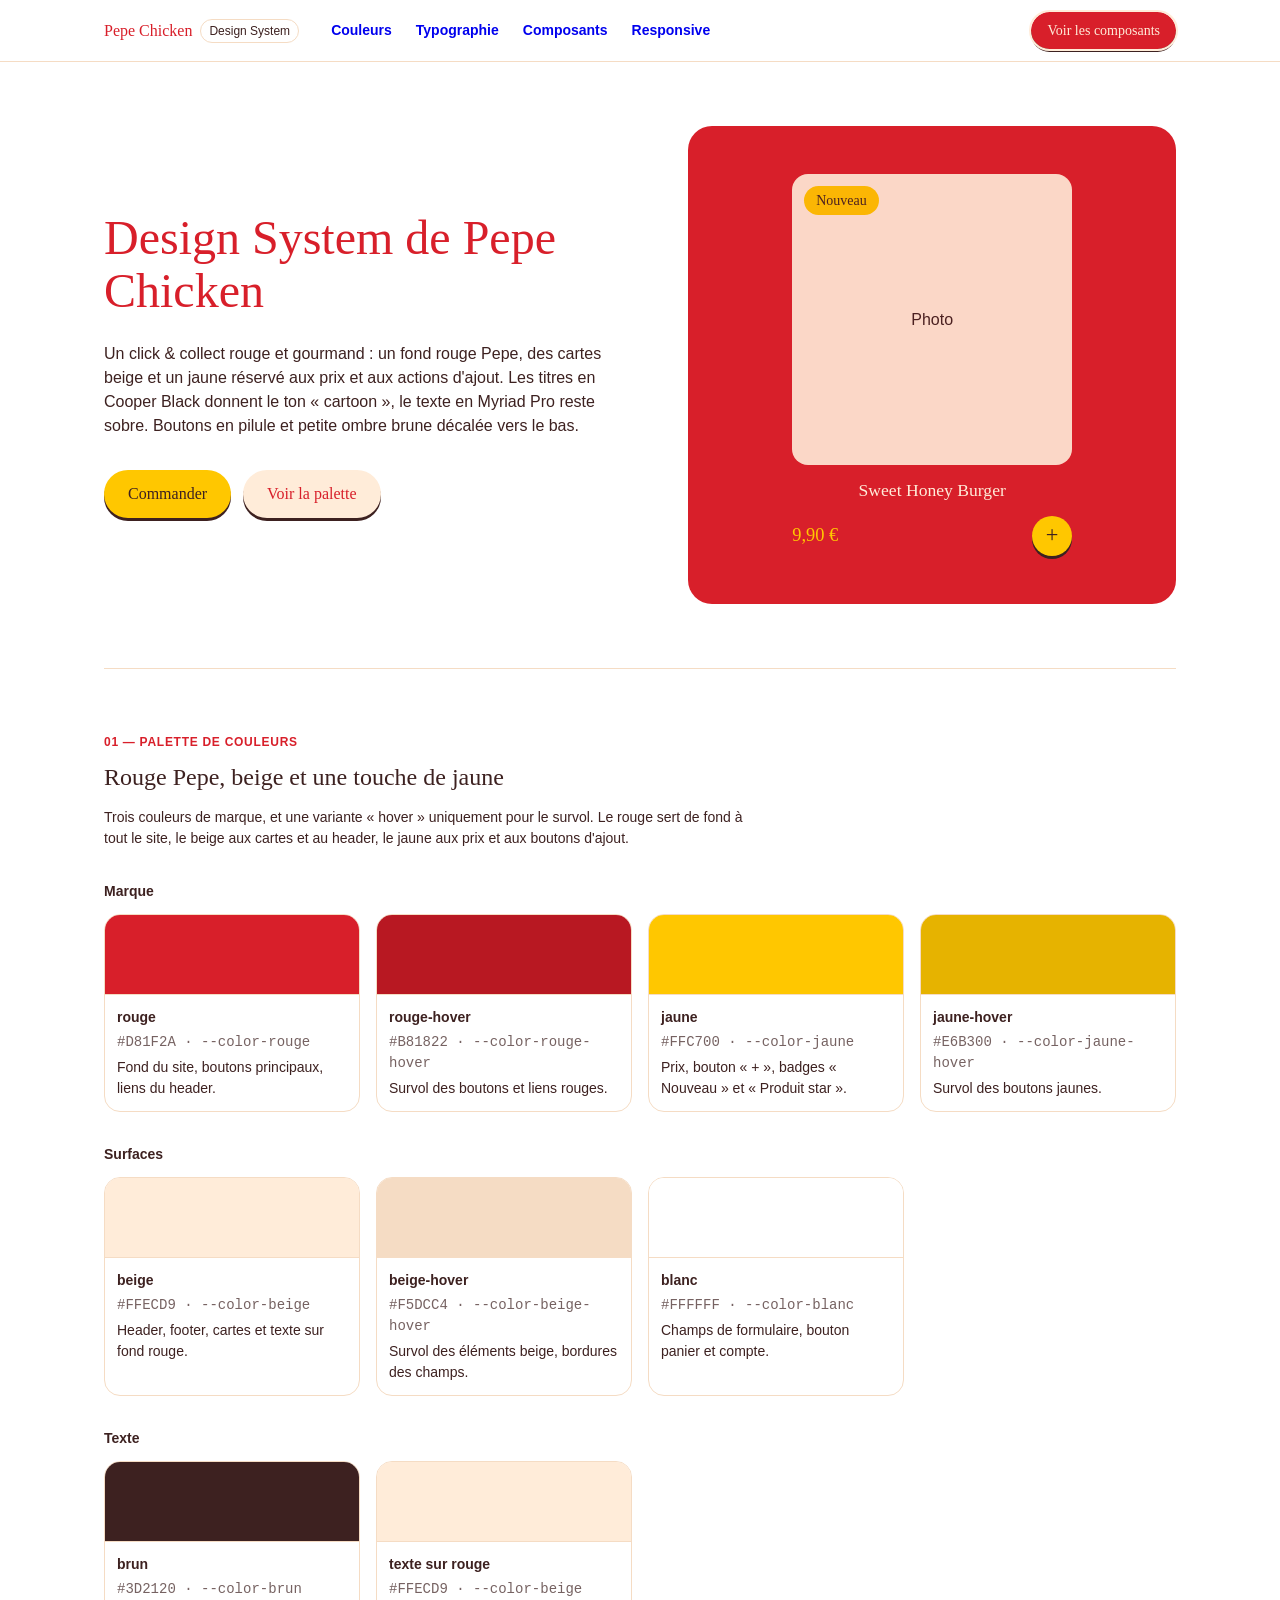
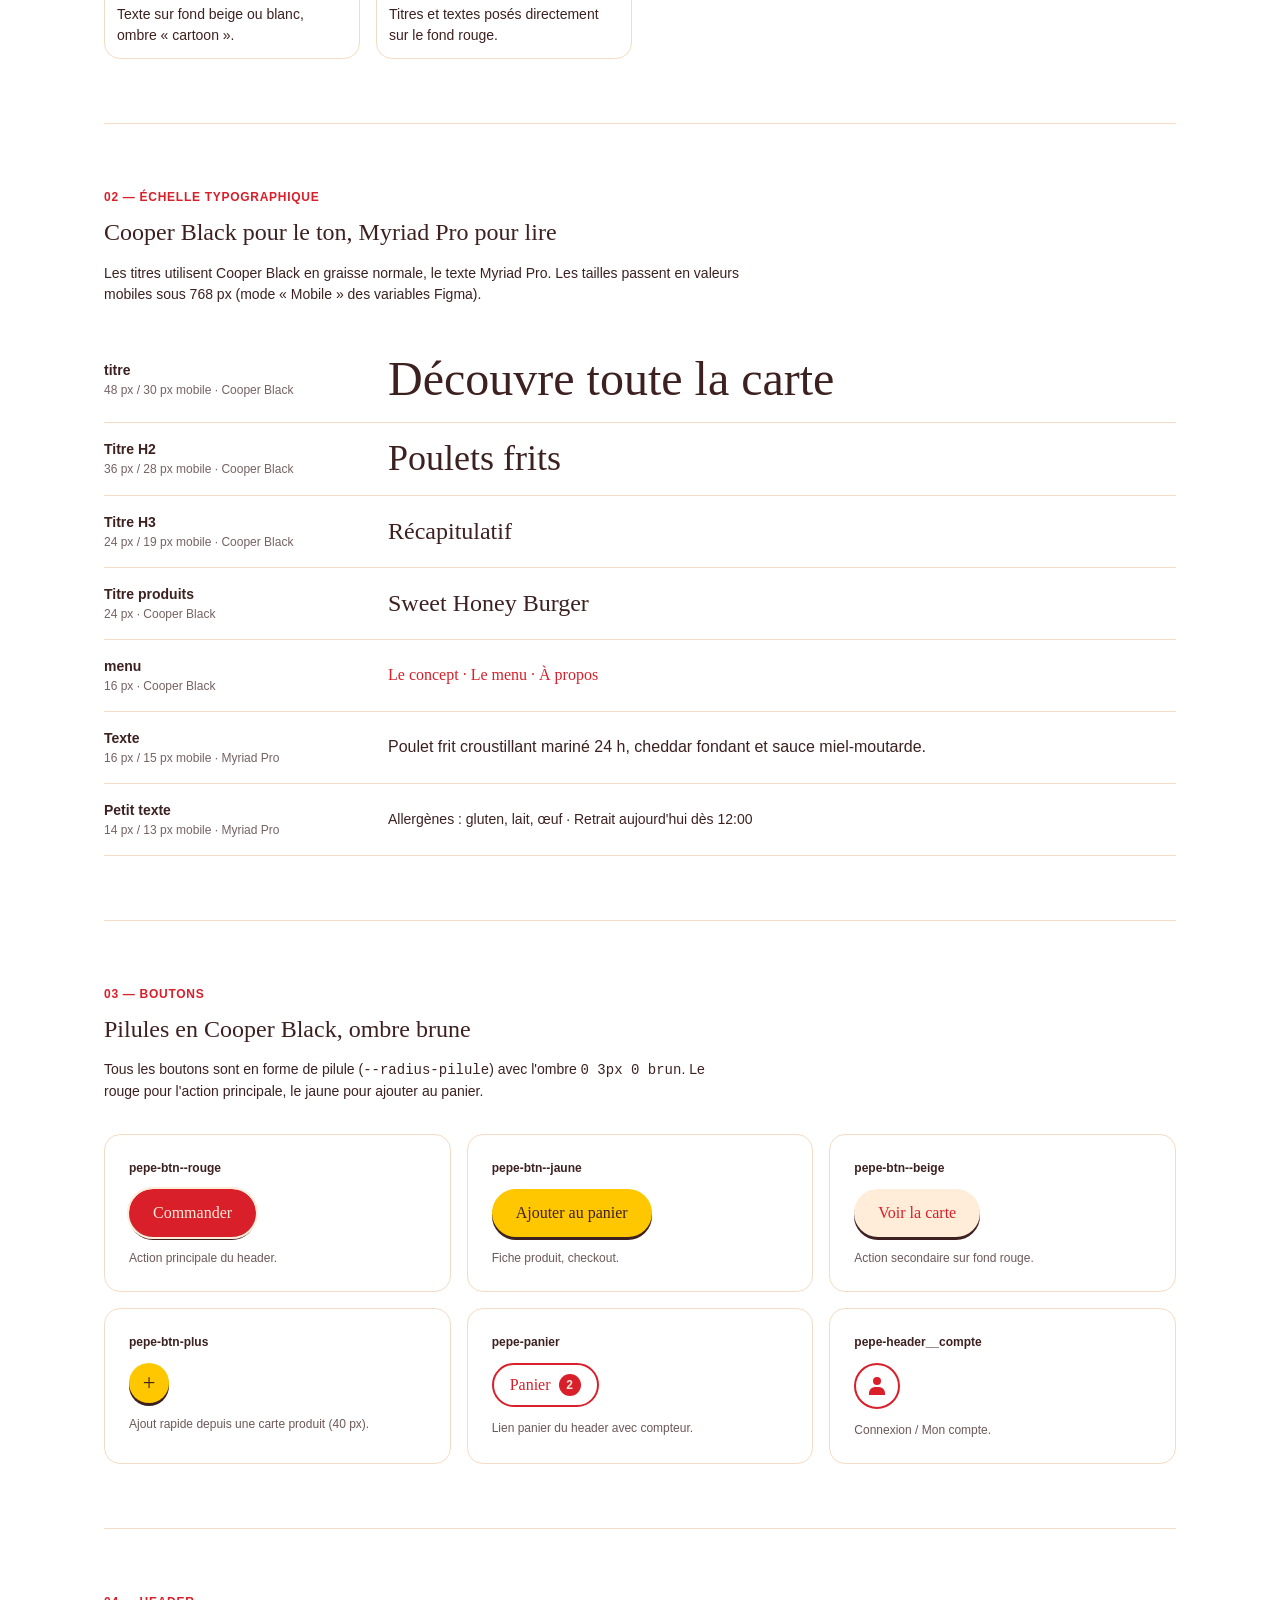
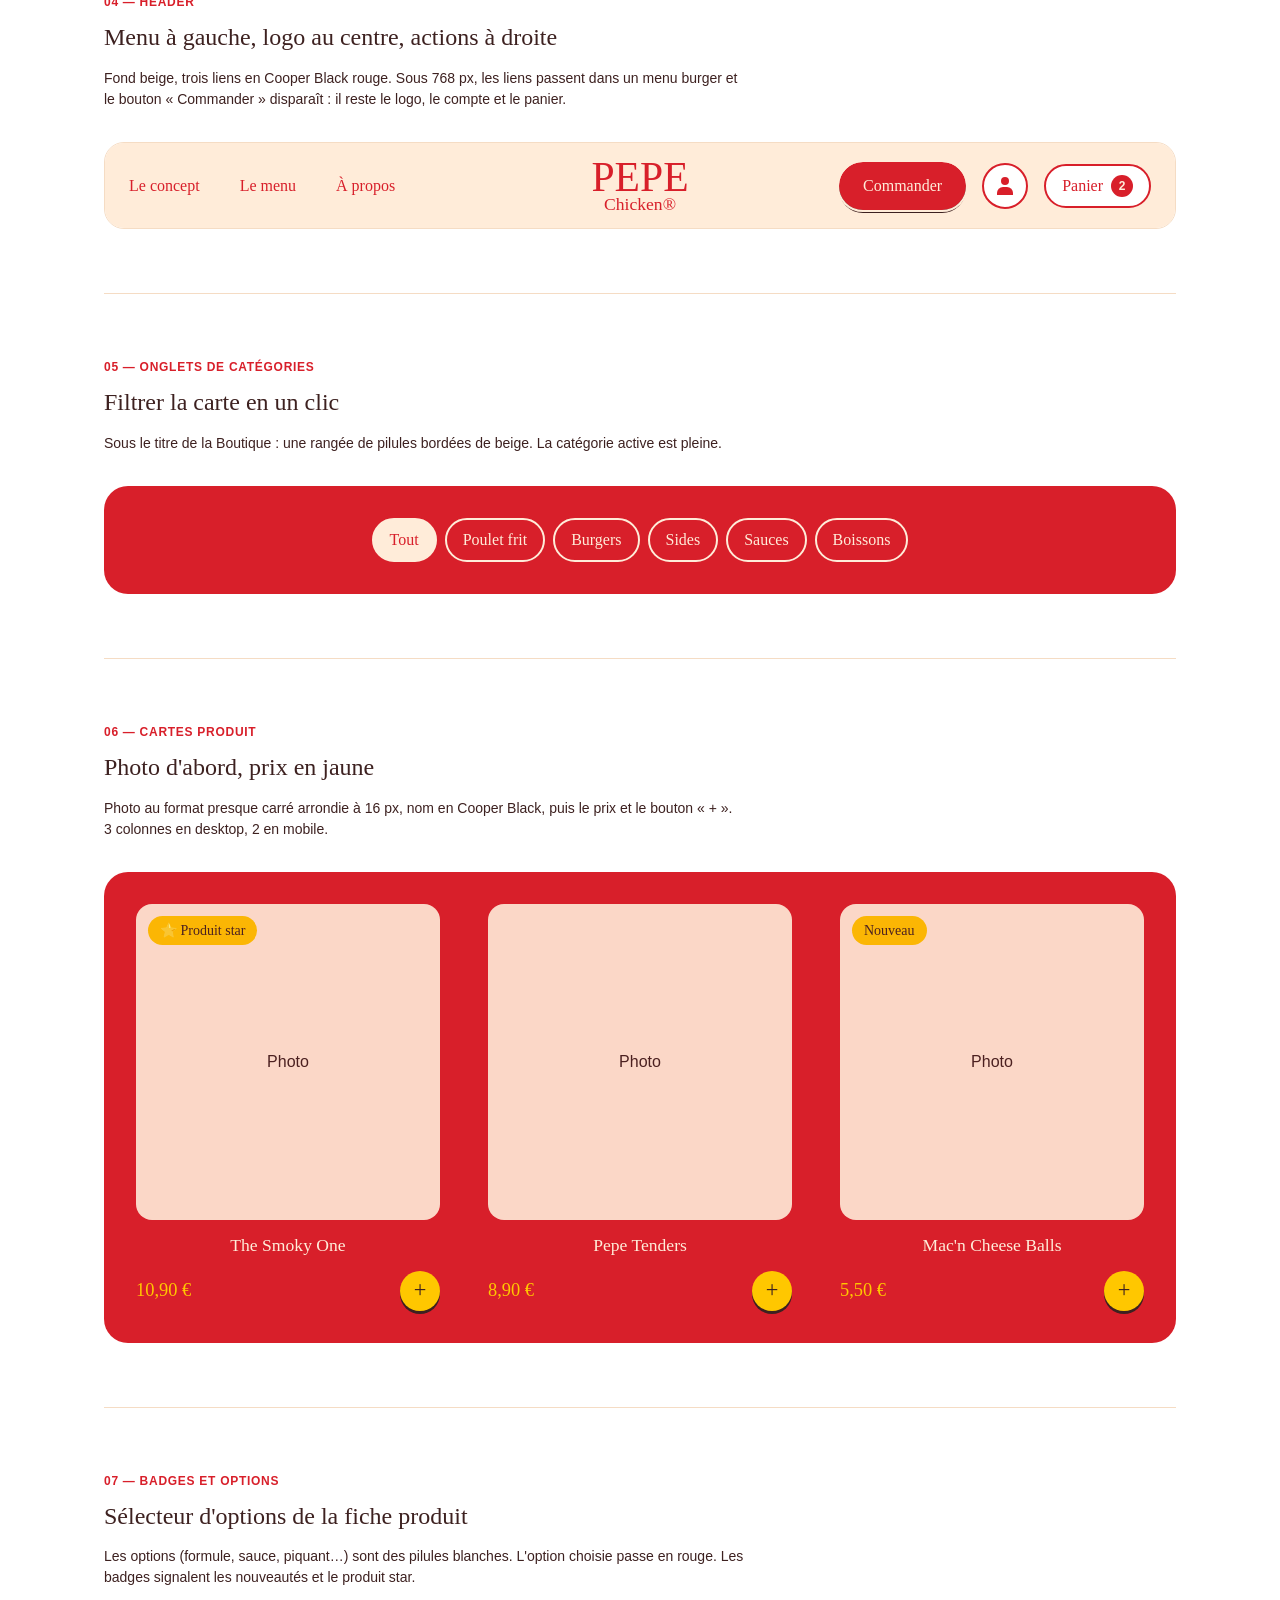
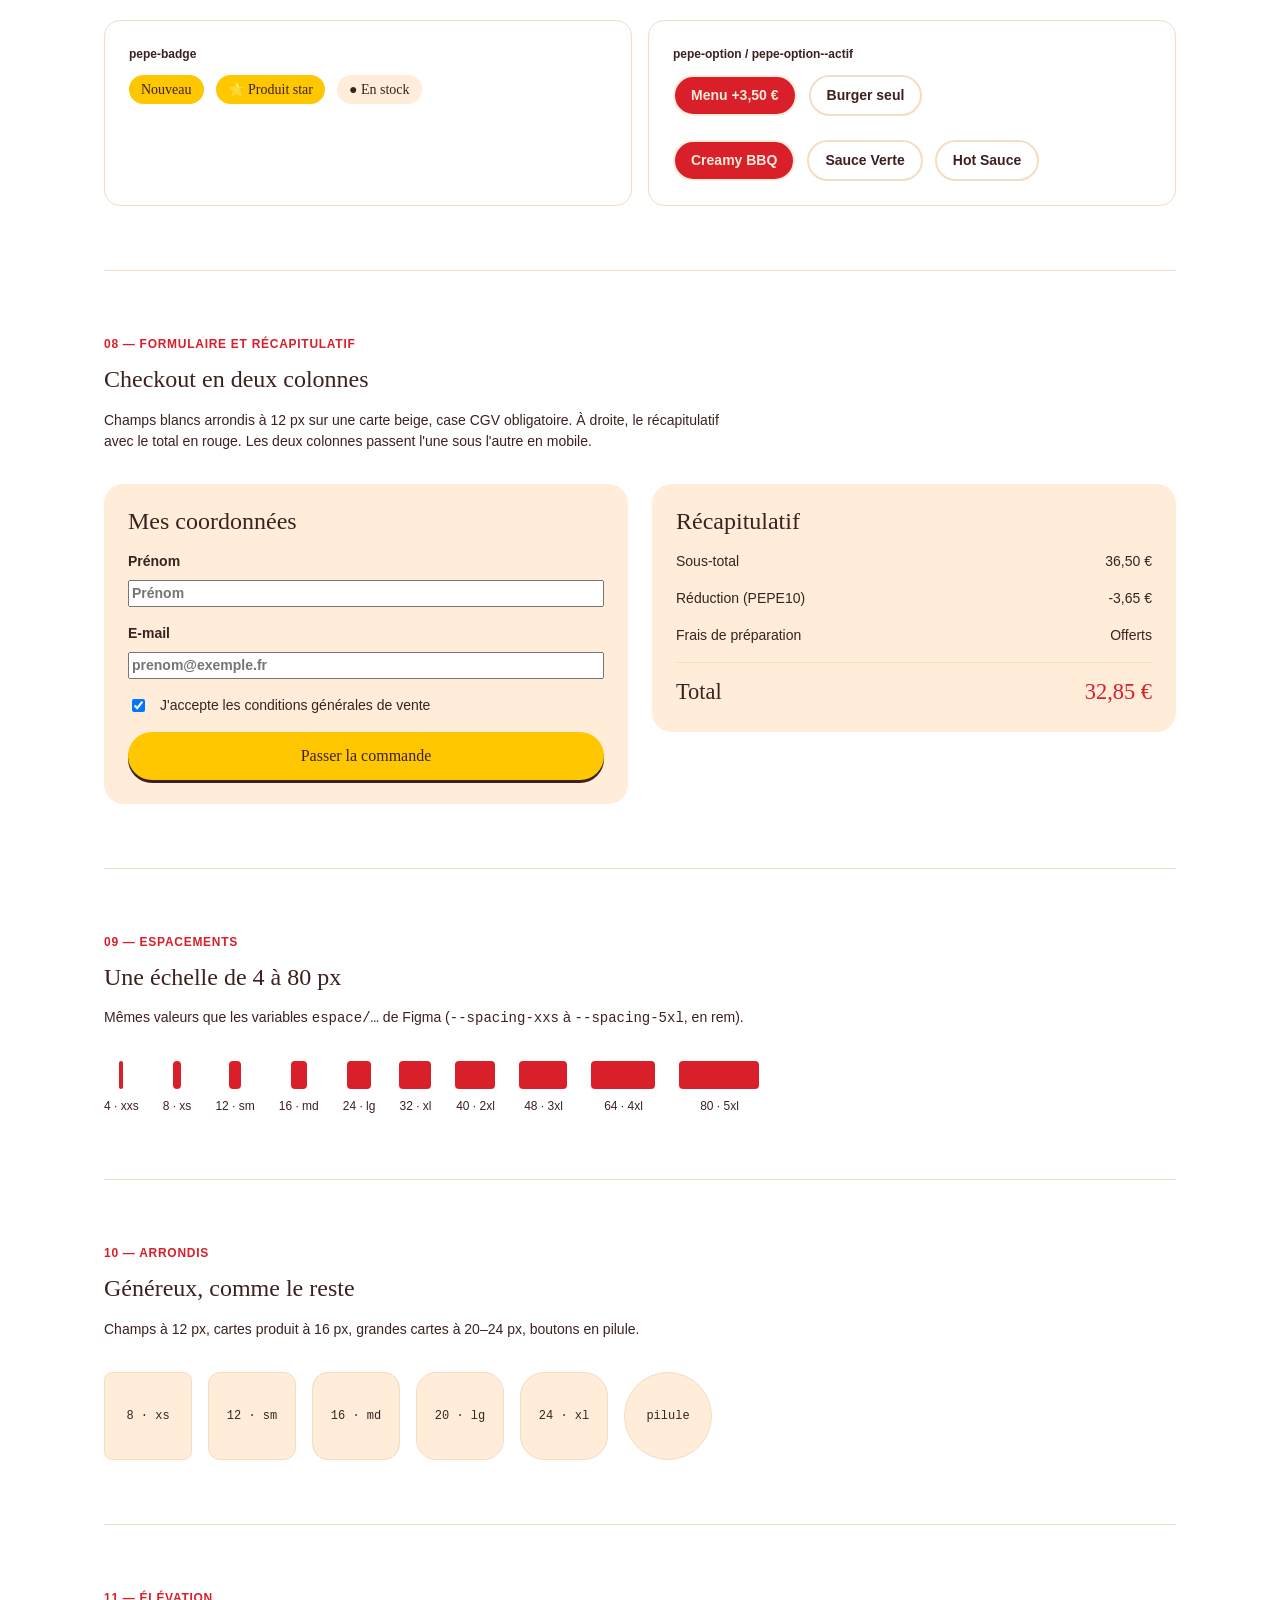
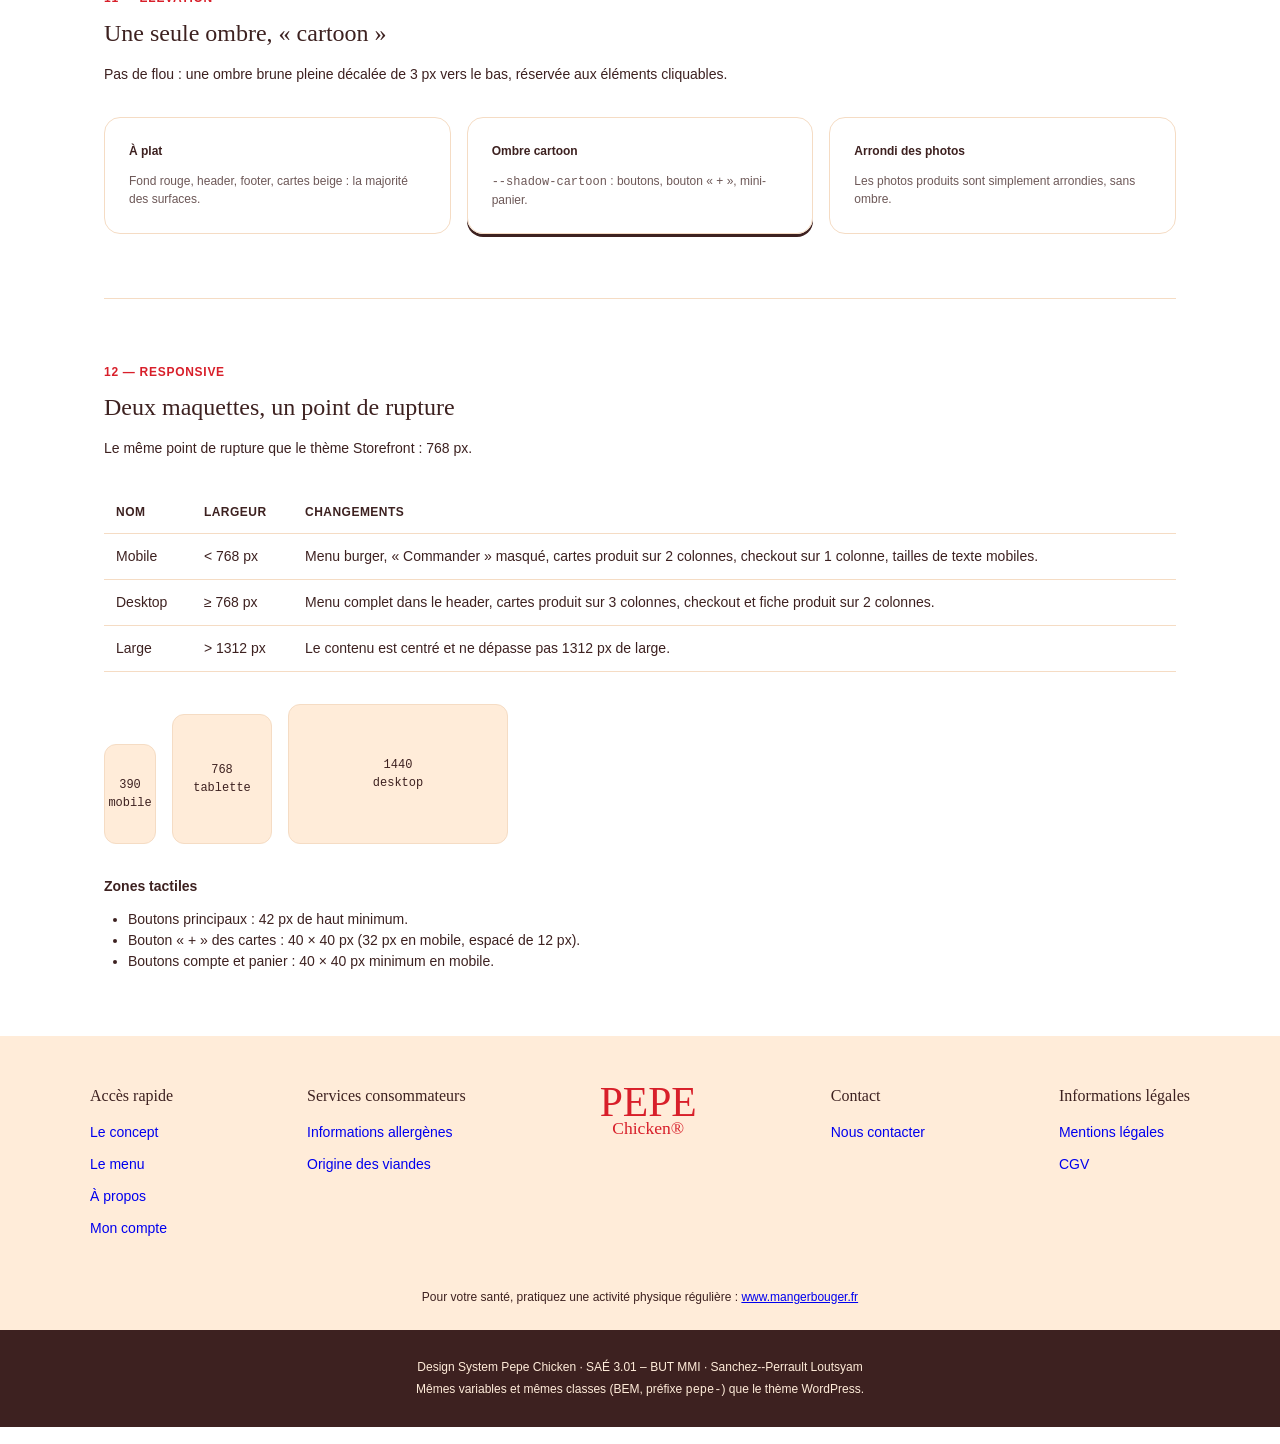
==== commit e646808b: "[IT-2] Design System (docs/design-system) : CSS intégré dans index.html, un seul fichier" ====
--- a/docs/design-system/index.html
+++ b/docs/design-system/index.html
@@ -5,7 +5,1171 @@
     <meta name="viewport" content="width=device-width, initial-scale=1.0">
     <title>Design System – Pepe Chicken</title>
     <meta name="description" content="Design System du click & collect Pepe Chicken : couleurs, typographie, composants et règles responsive (SAÉ 3.01).">
-    <link rel="stylesheet" href="style.css">
+    <style>
+/* ==========================================================
+   Design System Pepe Chicken – HTML / CSS statique
+   Couches : reset < variables < global < components < layout < utilities
+   Mêmes variables que Figma, mêmes classes (BEM, préfixe pepe-) que le thème WordPress.
+   ========================================================== */
+@layer reset, variables, global, components, layout, utilities;
+
+/* Polices */
+@font-face {
+  font-family: "Cooper Black";
+  src:
+    local("Cooper Black"),
+    local("CooperBlack"),
+    url("fonts/cooper-black.woff2") format("woff2");
+  font-display: swap;
+}
+@font-face {
+  font-family: "Myriad Pro";
+  src:
+    local("Myriad Pro"),
+    local("MyriadPro-Regular"),
+    url("fonts/myriad-pro.woff2") format("woff2");
+  font-display: swap;
+}
+
+/* ==========================================================
+   1. Reset
+   ========================================================== */
+@layer reset {
+  *,
+  *::before,
+  *::after {
+    box-sizing: border-box;
+  }
+
+  body,
+  h1,
+  h2,
+  h3,
+  p,
+  ul,
+  figure {
+    margin: 0;
+  }
+
+  img,
+  svg {
+    display: block;
+    max-width: 100%;
+  }
+
+  button,
+  input {
+    font: inherit;
+  }
+}
+
+/* ==========================================================
+   2. Variables (mêmes valeurs que Figma)
+   ========================================================== */
+@layer variables {
+  :root {
+    /* Colors (Primitives Figma) */
+    --color-rouge: #d81f2a;
+    --color-rouge-hover: #b81822;
+    --color-jaune: #ffc700;
+    --color-jaune-hover: #e6b300;
+    --color-beige: #ffecd9;
+    --color-beige-hover: #f5dcc4;
+    --color-brun: #3d2120;
+    --color-blanc: #ffffff;
+
+    /* Typography */
+    --ff-titre: "Cooper Black", "Cooper Std", Georgia, serif;
+    --ff-texte: "Myriad Pro", "Helvetica Neue", Arial, sans-serif;
+    --fs-h1: 3rem;
+    --fs-h2: 2.25rem;
+    --fs-h3: 1.5rem;
+    --fs-texte: 1rem;
+    --fs-petit: 0.875rem;
+
+    /* Spacing (espace/… Figma) */
+    --spacing-xxs: 0.25rem;
+    --spacing-xs: 0.5rem;
+    --spacing-sm: 0.75rem;
+    --spacing-md: 1rem;
+    --spacing-lg: 1.5rem;
+    --spacing-xl: 2rem;
+    --spacing-2xl: 2.5rem;
+    --spacing-3xl: 3rem;
+    --spacing-4xl: 4rem;
+    --spacing-5xl: 5rem;
+
+    /* Radius (rayon/… Figma) */
+    --radius-xs: 0.5rem;
+    --radius-sm: 0.75rem;
+    --radius-md: 1rem;
+    --radius-lg: 1.25rem;
+    --radius-xl: 1.5rem;
+    --radius-pilule: 999px;
+
+    /* Shadow */
+    --shadow-cartoon: 0 3px 0 var(--color-brun);
+
+    /* Semantic tokens (Tokens Figma) */
+    --color-bg: var(--color-rouge);
+    --color-fg: var(--color-beige);
+    --color-surface: var(--color-beige);
+    --color-text: var(--color-brun);
+    --color-accent: var(--color-jaune);
+  }
+
+  /* Mode « Mobile » de la collection Typographie */
+  @media (max-width: 767px) {
+    :root {
+      --fs-h1: 1.875rem;
+      --fs-h2: 1.75rem;
+      --fs-h3: 1.1875rem;
+      --fs-texte: 0.9375rem;
+      --fs-petit: 0.8125rem;
+    }
+  }
+}
+
+/* ==========================================================
+   3. Styles globaux
+   ========================================================== */
+@layer global {
+  html {
+    scroll-behavior: smooth;
+    scroll-padding-top: 5rem;
+  }
+
+  body {
+    margin: 0;
+    background: var(--color-blanc);
+    color: var(--color-brun);
+    font-family: var(--ff-texte);
+    font-size: var(--fs-texte);
+    line-height: 1.5;
+  }
+}
+
+/* ==========================================================
+   4. Composants (un bloc BEM par composant)
+   ========================================================== */
+@layer components {
+  /* Composant Typography */
+  .pepe-titre {
+    font-family: var(--ff-titre);
+    font-weight: normal;
+    margin: 0;
+    line-height: 1.1;
+
+    &.pepe-titre--h1 {
+      font-size: var(--fs-h1);
+    }
+
+    &.pepe-titre--h2 {
+      font-size: var(--fs-h2);
+      margin-bottom: var(--spacing-lg);
+    }
+
+    &.pepe-titre--h3 {
+      font-size: var(--fs-h3);
+    }
+
+    &.pepe-titre--menu {
+      font-size: var(--fs-texte);
+      color: var(--color-rouge);
+    }
+  }
+
+  .pepe-texte {
+    font-size: var(--fs-texte);
+    margin: 0;
+
+    &.pepe-texte--petit {
+      font-size: var(--fs-petit);
+      margin: 0;
+    }
+  }
+
+  /* Composant Button */
+  .pepe-btn {
+    display: inline-block;
+    font-family: var(--ff-titre);
+    font-size: var(--fs-texte);
+    text-decoration: none;
+    border: 0;
+    border-radius: var(--radius-pilule);
+    padding: var(--spacing-sm) var(--spacing-lg);
+    box-shadow: var(--shadow-cartoon);
+    cursor: pointer;
+    transition:
+      background 0.15s,
+      transform 0.15s;
+
+    &:hover {
+      transform: translateY(-1px);
+    }
+
+    &.pepe-btn--rouge {
+      background: var(--color-rouge);
+      color: var(--color-beige);
+      outline: 0.125rem solid var(--color-beige);
+    }
+
+    &.pepe-btn--rouge:hover {
+      background: var(--color-rouge-hover);
+    }
+
+    &.pepe-btn--beige {
+      background: var(--color-beige);
+      color: var(--color-rouge);
+    }
+
+    &.pepe-btn--beige:hover {
+      background: var(--color-beige-hover);
+    }
+
+    &.pepe-btn--jaune {
+      background: var(--color-jaune);
+      color: var(--color-brun);
+    }
+
+    &.pepe-btn--jaune:hover {
+      background: var(--color-jaune-hover);
+    }
+  }
+
+  .pepe-btn-plus {
+    width: 2.5rem;
+    height: 2.5rem;
+    border: 0;
+    border-radius: 50%;
+    background: var(--color-jaune);
+    color: var(--color-brun);
+    font-family: var(--ff-titre);
+    font-size: 1.4rem;
+    line-height: 1;
+    box-shadow: var(--shadow-cartoon);
+    cursor: pointer;
+
+    &:hover {
+      background: var(--color-jaune-hover);
+    }
+
+    @media (max-width: 767px) {
+      & {
+        width: 2rem;
+        height: 2rem;
+        font-size: 1.1rem;
+      }
+    }
+  }
+
+  /* Composant Badge */
+  .pepe-badge {
+    font-family: var(--ff-titre);
+    font-size: var(--fs-petit);
+    padding: var(--spacing-xxs) var(--spacing-sm);
+    border-radius: var(--radius-pilule);
+
+    &.pepe-badge--jaune {
+      background: var(--color-jaune);
+      color: var(--color-brun);
+    }
+
+    &.pepe-badge--beige {
+      background: var(--color-beige);
+      color: var(--color-brun);
+    }
+  }
+
+  /* Composant Option */
+  .pepe-option {
+    font-family: var(--ff-texte);
+    font-weight: 600;
+    font-size: var(--fs-petit);
+    padding: var(--spacing-xs) var(--spacing-md);
+    border-radius: var(--radius-pilule);
+    border: 0.125rem solid var(--color-beige-hover);
+    background: var(--color-blanc);
+    color: var(--color-brun);
+    cursor: pointer;
+
+    &:hover {
+      border-color: var(--color-rouge);
+    }
+
+    &.pepe-option--actif {
+      background: var(--color-rouge);
+      border-color: var(--color-beige);
+      color: var(--color-beige);
+    }
+  }
+
+  /* Composant Card */
+  .pepe-carte {
+    color: var(--color-brun);
+    border-radius: var(--radius-lg);
+    padding: var(--spacing-lg);
+
+    &.pepe-carte--blanche {
+      background: var(--color-blanc);
+    }
+
+    &.pepe-carte--beige {
+      background: var(--color-beige);
+      display: flex;
+      flex-direction: column;
+      gap: var(--spacing-md);
+    }
+  }
+
+  /* Composant ProductCard */
+  .pepe-carte-produit {
+    display: flex;
+    flex-direction: column;
+    gap: var(--spacing-sm);
+    text-align: center;
+
+    .pepe-carte-produit__photo {
+      aspect-ratio: 1 / 1.04;
+      background: var(--color-beige);
+      color: var(--color-brun);
+      border-radius: var(--radius-md);
+      display: grid;
+      place-items: center;
+      opacity: 0.9;
+    }
+
+    .pepe-carte-produit__nom {
+      font-family: var(--ff-titre);
+      font-weight: normal;
+      font-size: 1.1rem;
+      margin: 0;
+    }
+
+    .pepe-carte-produit__bas {
+      display: flex;
+      justify-content: space-between;
+      align-items: center;
+    }
+
+    .pepe-carte-produit__prix {
+      font-family: var(--ff-titre);
+      font-size: 1.15rem;
+      color: var(--color-jaune);
+    }
+
+    .pepe-carte-produit__photo {
+      position: relative;
+    }
+
+    .pepe-carte-produit__badge {
+      position: absolute;
+      top: var(--spacing-sm);
+      left: var(--spacing-sm);
+    }
+
+    .pepe-carte-produit__nom {
+      color: var(--color-beige);
+    }
+  }
+
+  /* Composant Categories */
+  .pepe-categories {
+    display: flex;
+    flex-wrap: wrap;
+    justify-content: center;
+    gap: var(--spacing-xs);
+
+    .pepe-categories__lien {
+      font-family: var(--ff-titre);
+      padding: var(--spacing-xs) var(--spacing-md);
+      border: 0.125rem solid var(--color-beige);
+      border-radius: var(--radius-pilule);
+      color: var(--color-beige);
+      text-decoration: none;
+    }
+
+    .pepe-categories__lien:hover {
+      background: rgba(255, 236, 217, 0.15);
+    }
+
+    .pepe-categories__lien--actif {
+      background: var(--color-beige);
+      color: var(--color-rouge);
+    }
+  }
+
+  /* Composant Form */
+  .pepe-champ {
+    display: flex;
+    flex-direction: column;
+    gap: var(--spacing-xs);
+    font-weight: 600;
+    font-size: var(--fs-petit);
+
+    .pepe-champ input {
+      font: inherit;
+      font-weight: normal;
+      padding: var(--spacing-sm) var(--spacing-md);
+      border: 1.5px solid var(--color-beige-hover);
+      border-radius: var(--radius-sm);
+      background: var(--color-blanc);
+      color: var(--color-brun);
+    }
+
+    .pepe-champ input:focus {
+      outline: 0.125rem solid var(--color-rouge);
+    }
+  }
+
+  .pepe-case {
+    display: flex;
+    align-items: center;
+    gap: var(--spacing-sm);
+    font-size: var(--fs-petit);
+
+    .pepe-case input {
+      width: 1.25rem;
+      height: 1.25rem;
+      accent-color: var(--color-rouge);
+    }
+  }
+
+  /* Composant Recap */
+  .pepe-recap {
+
+    .pepe-recap__ligne {
+      display: flex;
+      justify-content: space-between;
+      margin: 0;
+      font-size: var(--fs-petit);
+    }
+
+    .pepe-recap__ligne--total {
+      font-family: var(--ff-titre);
+      font-size: 1.4rem;
+      border-top: 0.0625rem solid var(--color-beige-hover);
+      padding-top: var(--spacing-sm);
+    }
+
+    .pepe-recap__ligne--total span:last-child {
+      color: var(--color-rouge);
+    }
+  }
+
+  /* Composant Logo */
+  .pepe-logo {
+    display: flex;
+    flex-direction: column;
+    align-items: center;
+    line-height: 0.9;
+    text-decoration: none;
+    color: var(--color-rouge);
+
+    .pepe-logo__pepe {
+      font-family: var(--ff-titre);
+      font-size: 2.6rem;
+    }
+
+    .pepe-logo__chicken {
+      font-family: var(--ff-titre);
+      font-size: 1.1rem;
+    }
+
+    @media (max-width: 767px) {
+      .pepe-logo__pepe {
+        font-size: 1.9rem;
+      }
+    }
+  }
+
+  /* Composant Header */
+  .pepe-header {
+    background: var(--color-beige);
+    padding: var(--spacing-md) var(--spacing-lg);
+    display: grid;
+    grid-template-columns: 1fr auto 1fr;
+    align-items: center;
+    gap: var(--spacing-md);
+
+    .pepe-header__menu {
+      display: flex;
+      gap: var(--spacing-2xl);
+      list-style: none;
+      margin: 0;
+      padding: 0;
+    }
+
+    .pepe-header__lien {
+      font-family: var(--ff-titre);
+      color: var(--color-rouge);
+      text-decoration: none;
+    }
+
+    .pepe-header__lien:hover {
+      text-decoration: underline;
+    }
+
+    .pepe-header__actions {
+      display: flex;
+      justify-content: flex-end;
+      align-items: center;
+      gap: var(--spacing-md);
+    }
+
+    @media (max-width: 767px) {
+      & {
+        grid-template-columns: auto 1fr auto;
+        padding: var(--spacing-sm) var(--spacing-md);
+      }
+      .pepe-header__nav, .pepe-header__actions .pepe-btn {
+        display: none;
+      }
+      .pepe-header__actions {
+        gap: var(--spacing-xxs);
+      }
+    }
+  }
+
+  /* Bouton compte : aussi utilisé seul (planche Boutons) */
+  .pepe-header__compte {
+    display: inline-grid;
+    place-items: center;
+    width: 2.875rem;
+    height: 2.875rem;
+    border: 0.125rem solid var(--color-rouge);
+    border-radius: var(--radius-pilule);
+    background: var(--color-blanc);
+    color: var(--color-rouge);
+  }
+
+  .pepe-header__compte:hover {
+    background: var(--color-beige-hover);
+  }
+
+  .pepe-header__icone {
+    fill: currentColor;
+  }
+
+  @media (max-width: 767px) {
+    .pepe-header__compte {
+      width: 2.5rem;
+      height: 2.5rem;
+    }
+  }
+
+  .pepe-panier {
+    display: inline-flex;
+    align-items: center;
+    gap: var(--spacing-xs);
+    padding: var(--spacing-xs) var(--spacing-md);
+    border: 0.125rem solid var(--color-rouge);
+    border-radius: var(--radius-pilule);
+    background: var(--color-blanc);
+    color: var(--color-rouge);
+    font-family: var(--ff-titre);
+    text-decoration: none;
+
+    &:hover {
+      background: var(--color-beige-hover);
+    }
+
+    .pepe-panier__nombre {
+      display: inline-grid;
+      place-items: center;
+      width: 1.375rem;
+      height: 1.375rem;
+      border-radius: 50%;
+      background: var(--color-rouge);
+      color: var(--color-beige);
+      font-family: var(--ff-texte);
+      font-size: 0.75rem;
+      font-weight: 700;
+    }
+  }
+
+  .pepe-burger {
+    display: none;
+    background: none;
+    border: 0;
+    padding: 0;
+    cursor: pointer;
+
+    .pepe-burger__trait {
+      display: block;
+      width: 1.5rem;
+      height: 0.1875rem;
+      margin: 0.3125rem 0;
+      background: var(--color-rouge);
+      border-radius: 0.125rem;
+    }
+
+    @media (max-width: 767px) {
+      & {
+        display: block;
+        order: -1;
+      }
+    }
+  }
+
+  /* Composant Footer */
+  .pepe-footer {
+    background: var(--color-beige);
+    color: var(--color-brun);
+    padding: var(--spacing-3xl) var(--spacing-lg) var(--spacing-lg);
+
+    .pepe-footer__colonnes {
+      max-width: 68.75rem;
+      margin: 0 auto;
+      display: flex;
+      justify-content: space-between;
+      gap: var(--spacing-xl);
+    }
+
+    .pepe-footer__titre {
+      font-family: var(--ff-titre);
+      font-weight: normal;
+      font-size: 1rem;
+      margin: 0 0 var(--spacing-sm);
+    }
+
+    .pepe-footer__liste {
+      list-style: none;
+      margin: 0;
+      padding: 0;
+    }
+
+    .pepe-footer__element {
+      margin-bottom: var(--spacing-xs);
+    }
+
+    .pepe-footer__lien {
+      text-decoration: none;
+      font-size: var(--fs-petit);
+    }
+
+    .pepe-footer__lien:hover {
+      color: var(--color-rouge);
+    }
+
+    .pepe-footer__sante {
+      text-align: center;
+      font-size: 0.75rem;
+      margin: var(--spacing-2xl) 0 0;
+    }
+
+    .pepe-footer__sante .pepe-footer__lien {
+      text-decoration: underline;
+      font-size: 0.75rem;
+    }
+
+    .pepe-footer__logo {
+      align-self: start;
+    }
+
+    @media (max-width: 767px) {
+      .pepe-footer__colonnes {
+        flex-direction: column;
+      }
+      .pepe-footer__logo {
+        order: -1;
+        align-items: flex-start;
+      }
+    }
+  }
+}
+
+/* ==========================================================
+   5. Mise en page de la planche (classes ds-…)
+   ========================================================== */
+@layer layout {
+  .ds-topbar {
+    position: sticky;
+    top: 0;
+    z-index: 10;
+    background: var(--color-blanc);
+    border-bottom: 0.0625rem solid var(--color-beige-hover);
+  }
+
+  .ds-topbar__inner {
+    max-width: 70rem;
+    margin: 0 auto;
+    padding: var(--spacing-sm) var(--spacing-lg);
+    display: flex;
+    align-items: center;
+    gap: var(--spacing-xl);
+  }
+
+  .ds-topbar__marque {
+    font-family: var(--ff-titre);
+    color: var(--color-rouge);
+    text-decoration: none;
+    display: flex;
+    align-items: center;
+    gap: var(--spacing-xs);
+  }
+
+  .ds-topbar__tag {
+    font-family: var(--ff-texte);
+    font-size: 0.75rem;
+    color: var(--color-brun);
+    border: 0.0625rem solid var(--color-beige-hover);
+    border-radius: var(--radius-pilule);
+    padding: 0.125rem var(--spacing-xs);
+  }
+
+  .ds-topbar__nav {
+    display: flex;
+    gap: var(--spacing-lg);
+    font-size: var(--fs-petit);
+    font-weight: 600;
+  }
+
+  .ds-topbar__nav a {
+    text-decoration: none;
+  }
+
+  .ds-topbar__nav a:hover {
+    color: var(--color-rouge);
+  }
+
+  .ds-topbar__cta {
+    margin-left: auto;
+    font-size: var(--fs-petit);
+    padding: var(--spacing-xs) var(--spacing-md);
+  }
+
+  main {
+    max-width: 70rem;
+    margin: 0 auto;
+    padding: 0 var(--spacing-lg);
+  }
+
+  .ds-hero {
+    display: grid;
+    grid-template-columns: 1.1fr 1fr;
+    gap: var(--spacing-3xl);
+    align-items: center;
+    padding: var(--spacing-4xl) 0;
+  }
+
+  .ds-hero__titre {
+    font-family: var(--ff-titre);
+    font-weight: normal;
+    font-size: var(--fs-h1);
+    line-height: 1.1;
+    margin: 0 0 var(--spacing-lg);
+    color: var(--color-rouge);
+  }
+
+  .ds-hero__intro {
+    margin: 0 0 var(--spacing-xl);
+    max-width: 32.5rem;
+  }
+
+  .ds-hero__apercu {
+    background: var(--color-rouge);
+    border-radius: var(--radius-xl);
+    padding: var(--spacing-3xl);
+    display: grid;
+    place-items: center;
+  }
+
+  .ds-hero__carte {
+    width: 100%;
+    max-width: 17.5rem;
+    color: var(--color-beige);
+  }
+
+  .ds-section {
+    padding: var(--spacing-4xl) 0;
+    border-top: 0.0625rem solid var(--color-beige-hover);
+  }
+
+  .ds-section__numero {
+    font-size: 0.75rem;
+    font-weight: 700;
+    letter-spacing: 0.06em;
+    text-transform: uppercase;
+    color: var(--color-rouge);
+    margin: 0 0 var(--spacing-sm);
+  }
+
+  .ds-section__titre {
+    font-family: var(--ff-titre);
+    font-weight: normal;
+    font-size: var(--fs-h3);
+    line-height: 1.2;
+    margin: 0 0 var(--spacing-md);
+  }
+
+  .ds-section__intro {
+    max-width: 40rem;
+    margin: 0 0 var(--spacing-xl);
+    font-size: var(--fs-petit);
+  }
+
+  .ds-groupe {
+    font-size: var(--fs-petit);
+    font-weight: 700;
+    margin: var(--spacing-xl) 0 var(--spacing-sm);
+  }
+
+  .ds-ligne {
+    display: flex;
+    flex-wrap: wrap;
+    align-items: center;
+    gap: var(--spacing-sm);
+  }
+
+  .ds-ligne + .ds-ligne {
+    margin-top: var(--spacing-sm);
+  }
+
+  .ds-fond-rouge {
+    background: var(--color-rouge);
+    color: var(--color-beige);
+    border-radius: var(--radius-xl);
+    padding: var(--spacing-xl);
+  }
+
+  .ds-cadre {
+    border: 0.0625rem solid var(--color-beige-hover);
+    border-radius: var(--radius-lg);
+    overflow: hidden;
+  }
+
+  .ds-couleurs {
+    display: grid;
+    grid-template-columns: repeat(4, 1fr);
+    gap: var(--spacing-md);
+  }
+
+  .ds-couleur {
+    border: 0.0625rem solid var(--color-beige-hover);
+    border-radius: var(--radius-md);
+    overflow: hidden;
+    background: var(--color-blanc);
+  }
+
+  .ds-couleur__pastille {
+    display: block;
+    height: 5rem;
+    border-bottom: 0.0625rem solid var(--color-beige-hover);
+  }
+
+  .ds-couleur__infos {
+    padding: var(--spacing-sm);
+    display: flex;
+    flex-direction: column;
+    gap: var(--spacing-xxs);
+    font-size: var(--fs-petit);
+  }
+
+  .ds-couleur__infos code {
+    opacity: 0.7;
+  }
+
+  .ds-couleur__infos p {
+    margin: 0;
+  }
+
+  .ds-typo {
+    display: grid;
+    grid-template-columns: 16.25rem 1fr;
+    gap: var(--spacing-lg);
+    align-items: center;
+    padding: var(--spacing-md) 0;
+    border-bottom: 0.0625rem solid var(--color-beige-hover);
+  }
+
+  .ds-typo__nom {
+    display: flex;
+    flex-direction: column;
+    font-size: 0.75rem;
+  }
+
+  .ds-typo__nom b {
+    font-size: var(--fs-petit);
+  }
+
+  .ds-typo__nom span {
+    opacity: 0.7;
+  }
+
+  .ds-cartes {
+    display: grid;
+    grid-template-columns: repeat(3, 1fr);
+    gap: var(--spacing-md);
+  }
+
+  .ds-cartes--2 {
+    grid-template-columns: repeat(2, 1fr);
+  }
+
+  .ds-demo {
+    border: 0.0625rem solid var(--color-beige-hover);
+    border-radius: var(--radius-md);
+    padding: var(--spacing-lg);
+    display: flex;
+    flex-direction: column;
+    align-items: flex-start;
+    gap: var(--spacing-sm);
+  }
+
+  .ds-demo--ombre {
+    box-shadow: var(--shadow-cartoon);
+  }
+
+  .ds-demo__nom {
+    font-size: 0.75rem;
+    font-weight: 700;
+    margin: 0;
+  }
+
+  .ds-demo__note {
+    font-size: 0.75rem;
+    opacity: 0.75;
+    margin: 0;
+  }
+
+  .ds-grille {
+    display: grid;
+    grid-template-columns: repeat(3, 1fr);
+    gap: var(--spacing-3xl);
+  }
+
+  .ds-deux-colonnes {
+    display: grid;
+    grid-template-columns: 1fr 1fr;
+    gap: var(--spacing-lg);
+    align-items: start;
+  }
+
+  .ds-espacements {
+    display: flex;
+    flex-wrap: wrap;
+    align-items: flex-end;
+    gap: var(--spacing-lg);
+  }
+
+  .ds-espacement {
+    display: flex;
+    flex-direction: column;
+    align-items: center;
+    gap: var(--spacing-xs);
+    font-size: 0.75rem;
+  }
+
+  .ds-espacement span {
+    display: block;
+    height: 1.75rem;
+    background: var(--color-rouge);
+    border-radius: 0.25rem;
+  }
+
+  .ds-arrondis {
+    display: flex;
+    flex-wrap: wrap;
+    gap: var(--spacing-md);
+  }
+
+  .ds-arrondi {
+    width: 5.5rem;
+    height: 5.5rem;
+    display: grid;
+    place-items: center;
+    background: var(--color-beige);
+    border: 0.0625rem solid var(--color-beige-hover);
+    font-family: ui-monospace, Consolas, monospace;
+    font-size: 0.75rem;
+  }
+
+  .ds-tableau-conteneur {
+    overflow-x: auto;
+  }
+
+  .ds-tableau {
+    width: 100%;
+    border-collapse: collapse;
+    font-size: var(--fs-petit);
+  }
+
+  .ds-tableau th {
+    text-align: left;
+    font-size: 0.75rem;
+    text-transform: uppercase;
+    letter-spacing: 0.04em;
+  }
+
+  .ds-tableau th,
+  .ds-tableau td {
+    padding: var(--spacing-sm);
+    border-bottom: 0.0625rem solid var(--color-beige-hover);
+    vertical-align: top;
+  }
+
+  .ds-ecrans {
+    display: flex;
+    flex-wrap: wrap;
+    align-items: flex-end;
+    gap: var(--spacing-md);
+    margin-top: var(--spacing-xl);
+  }
+
+  .ds-ecran {
+    background: var(--color-beige);
+    border: 0.0625rem solid var(--color-beige-hover);
+    border-radius: var(--radius-sm);
+    display: grid;
+    place-items: center;
+    text-align: center;
+    font-family: ui-monospace, Consolas, monospace;
+    font-size: 0.75rem;
+  }
+
+  .ds-ecran--mobile {
+    width: 3.25rem;
+    height: 6.25rem;
+  }
+
+  .ds-ecran--tablette {
+    width: 6.25rem;
+    height: 8.125rem;
+  }
+
+  .ds-ecran--desktop {
+    width: 13.75rem;
+    height: 8.75rem;
+  }
+
+  .ds-liste {
+    font-size: var(--fs-petit);
+    padding-left: var(--spacing-lg);
+    margin: 0;
+  }
+
+  .ds-credits {
+    background: var(--color-brun);
+    color: var(--color-beige);
+    text-align: center;
+    font-size: 0.75rem;
+    padding: var(--spacing-lg);
+  }
+
+  .ds-credits p {
+    margin: var(--spacing-xxs) 0;
+  }
+
+  .ds-typos .pepe-titre--h1,
+  .ds-typos .pepe-titre--h2 {
+    margin: 0;
+  }
+
+  @media (max-width: 767px) {
+    .ds-topbar__inner {
+      flex-wrap: wrap;
+      gap: var(--spacing-sm);
+      padding: var(--spacing-sm) var(--spacing-md);
+    }
+    .ds-topbar__nav {
+      order: 3;
+      width: 100%;
+      overflow-x: auto;
+      gap: var(--spacing-md);
+    }
+    main {
+      padding: 0 var(--spacing-md);
+    }
+    .ds-hero {
+      grid-template-columns: 1fr;
+      padding: var(--spacing-2xl) 0;
+    }
+    .ds-hero__apercu {
+      padding: var(--spacing-lg);
+    }
+    .ds-section {
+      padding: var(--spacing-2xl) 0;
+    }
+    .ds-couleurs,
+    .ds-cartes,
+    .ds-cartes--2 {
+      grid-template-columns: 1fr 1fr;
+    }
+    .ds-cartes--2,
+    .ds-deux-colonnes {
+      grid-template-columns: 1fr;
+    }
+    .ds-typo {
+      grid-template-columns: 1fr;
+      gap: var(--spacing-xs);
+    }
+    .ds-grille {
+      grid-template-columns: repeat(2, 1fr);
+      gap: var(--spacing-lg);
+    }
+    .ds-fond-rouge {
+      padding: var(--spacing-md);
+    }
+  }
+}
+
+/* ==========================================================
+   6. Utilitaires
+   ========================================================== */
+@layer utilities {
+  .font-titre {
+    font-family: var(--ff-titre);
+  }
+
+  .font-texte {
+    font-family: var(--ff-texte);
+  }
+
+  .text-accent {
+    color: var(--color-accent);
+  }
+
+  .text-rouge {
+    color: var(--color-rouge);
+  }
+
+  .bg-rouge {
+    background: var(--color-bg);
+    color: var(--color-fg);
+  }
+
+  .bg-beige {
+    background: var(--color-surface);
+    color: var(--color-text);
+  }
+
+  .mt-lg {
+    margin-top: var(--spacing-lg);
+  }
+
+  .mb-lg {
+    margin-bottom: var(--spacing-lg);
+  }
+
+  .p-lg {
+    padding: var(--spacing-lg);
+  }
+
+  .gap-sm {
+    gap: var(--spacing-sm);
+  }
+
+  .sr-only {
+    position: absolute;
+    width: 1px;
+    height: 1px;
+    overflow: hidden;
+    clip: rect(0 0 0 0);
+    white-space: nowrap;
+  }
+}
+    </style>
   </head>
   <body>
     <!-- ===== Barre de navigation de la documentation ===== -->
